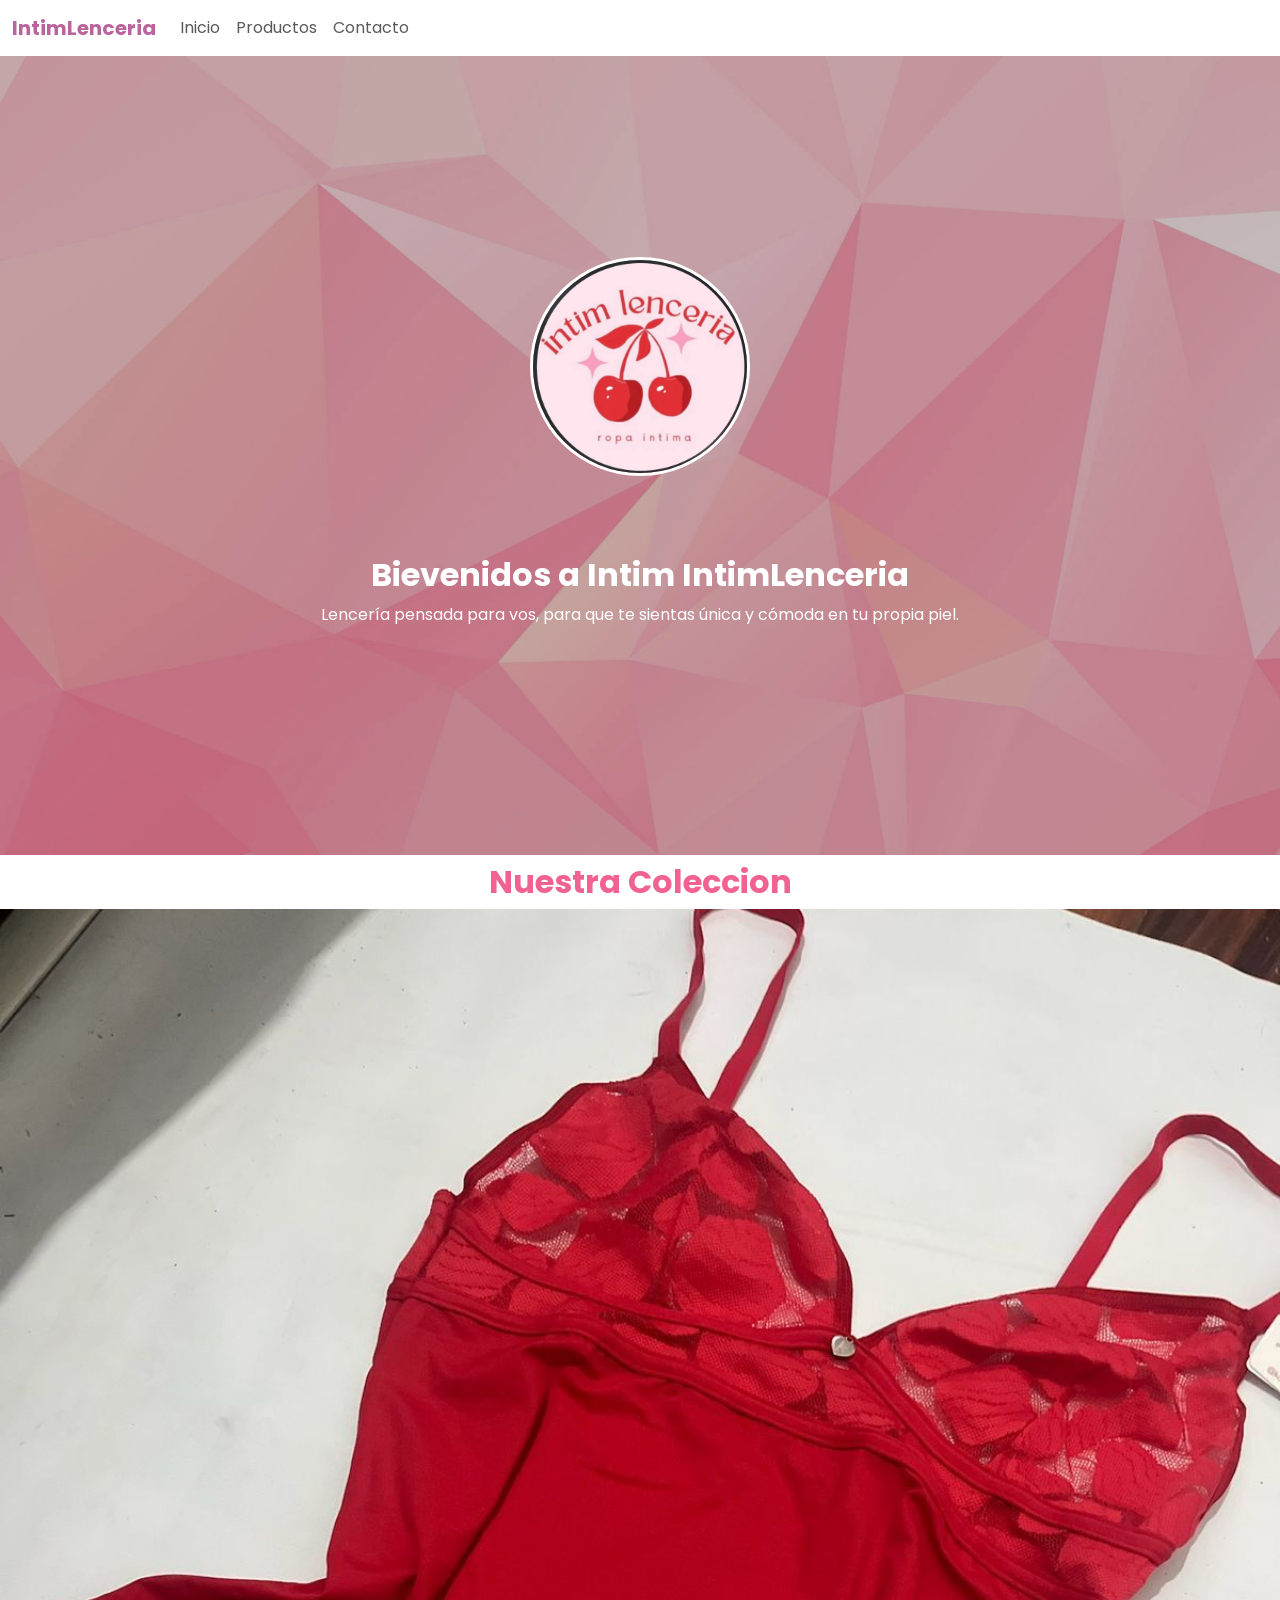
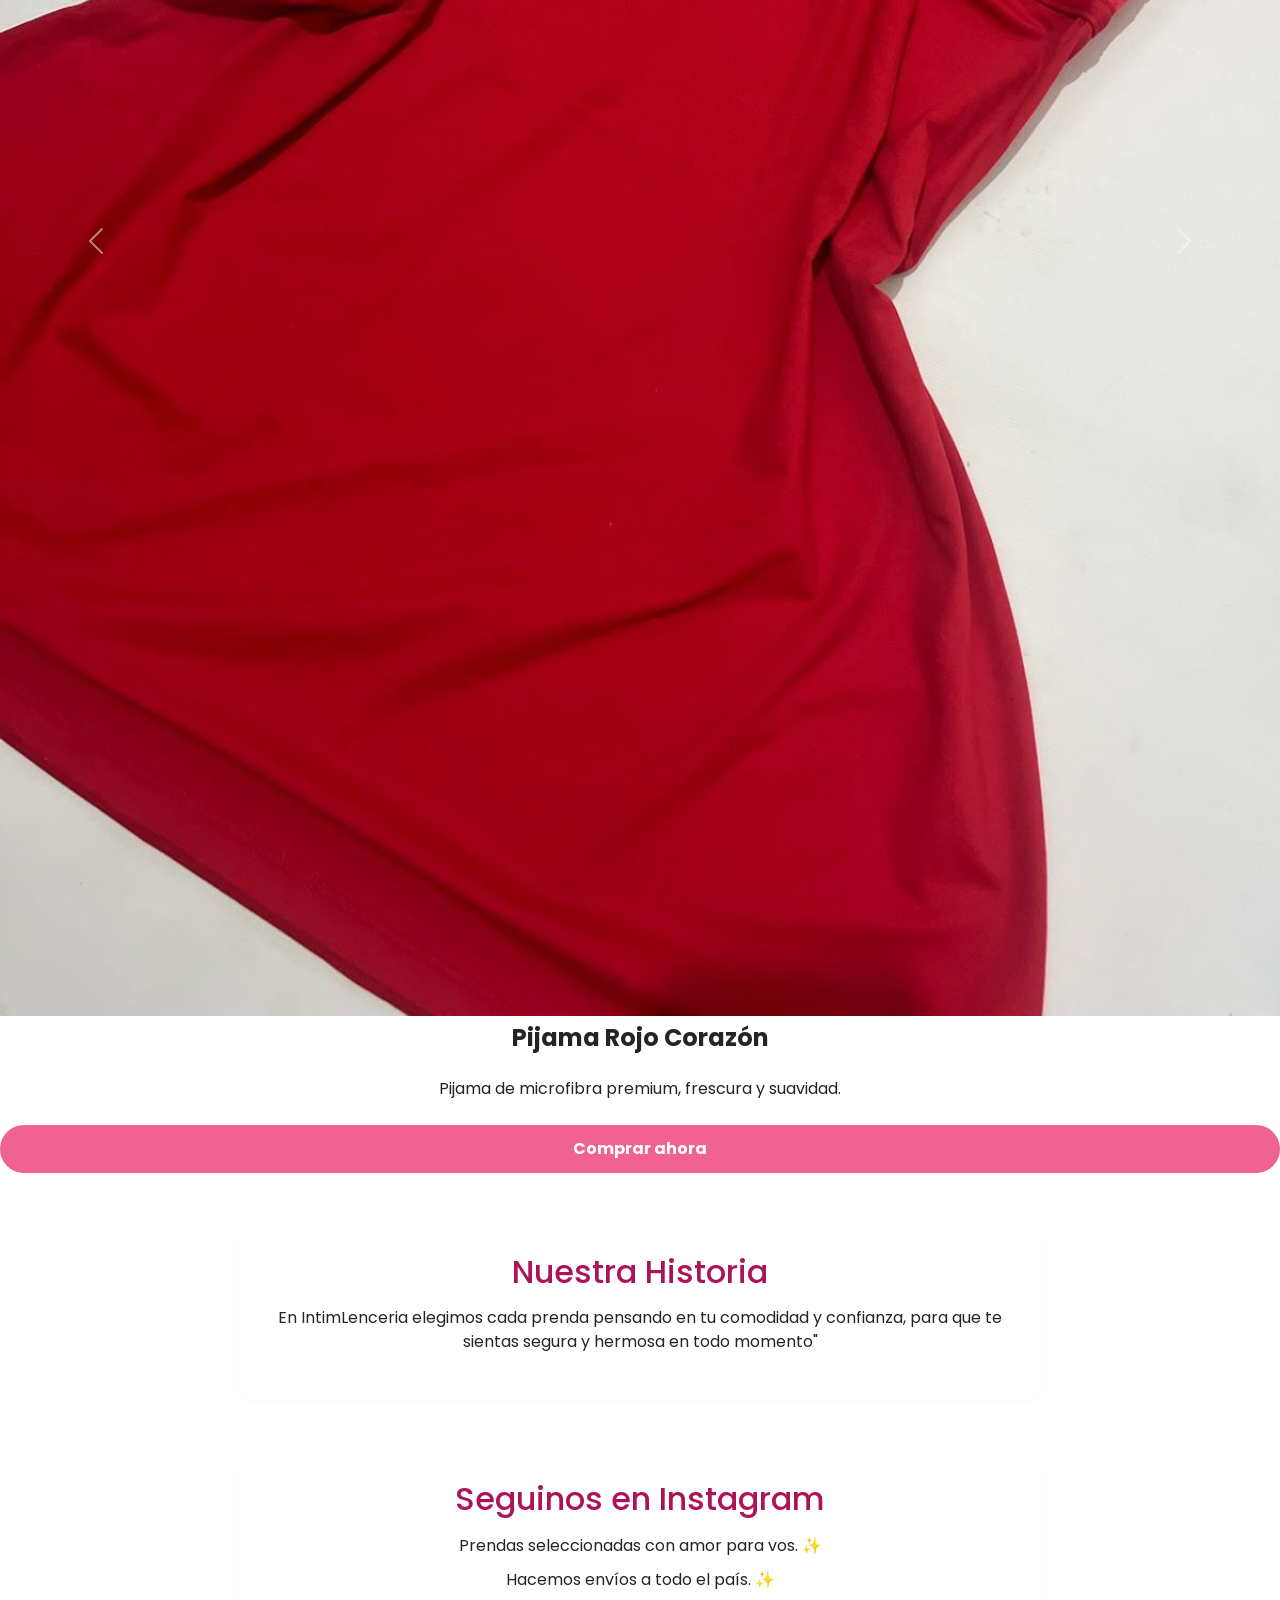
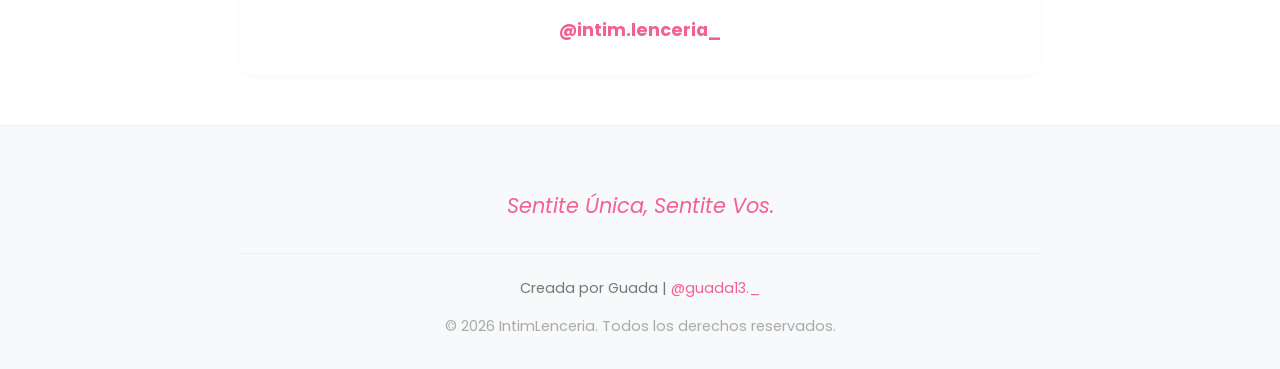
==== index.html @ ad41b92a "Agrego carpeta varias para organizar" ====
<!DOCTYPE html>
<html lang="en">

<head>
    <meta charset="UTF-8">
    <meta name="viewport" content="width=device-width, initial-scale=1.0">
    <title>IntimLenceria</title>
    <link href="https://cdn.jsdelivr.net/npm/bootstrap@5.3.8/dist/css/bootstrap.min.css" rel="stylesheet"
        integrity="sha384-sRIl4kxILFvY47J16cr9ZwB07vP4J8+LH7qKQnuqkuIAvNWLzeN8tE5YBujZqJLB" crossorigin="anonymous">
    <link rel="preconnect" href="https://fonts.googleapis.com">
    <link rel="preconnect" href="https://fonts.gstatic.com" crossorigin>
    <link
        href="https://fonts.googleapis.com/css2?family=Poppins:ital,wght@0,100;0,200;0,300;0,400;0,500;0,600;0,700;0,800;0,900;1,100;1,200;1,300;1,400;1,500;1,600;1,700;1,800;1,900&display=swap"
        rel="stylesheet">
    <link rel="stylesheet" href="./css/styles.css">
</head>

<body>
    <header class="indexHeader">
        <div class="oscurecer-fondo">
            
            <nav class="navbar navbar-expand-lg bg-white position-fixed w-100">
                <div class="container-fluid">
                    <a class="navbar-brand fw-bold colorPrimario" href="#">IntimLenceria</a>
                    <button class="navbar-toggler" type="button" data-bs-toggle="collapse"
                        data-bs-target="#navbarSupportedContent" aria-controls="navbarSupportedContent"
                        aria-expanded="false" aria-label="Toggle navigation">
                        <span class="navbar-toggler-icon"></span>
                    </button>
                    <div class="collapse navbar-collapse" id="navbarSupportedContent">
                        <ul class="navbar-nav me-auto mb-2 mb-lg-0">
                            <li class="nav-item">
                                <a class="nav-link" aria-current="page" href="#">Inicio</a>
                            </li>
                            <li class="nav-item">
                                <a class="nav-link" href="#Productos">Productos</a>
                            </li>
                            <li class="nav-item">
                                <a class="nav-link" href="#Contacto">Contacto</a>
                            </li>
                        </ul>
                    </div>
                </div>
            </nav>
            <section class="indexHeaderContenedor p-3">
                <img src="./img/logoIntim.jpg" alt="logotipo IntimLenceria" class="logo">
                <h2 class="text-white fw-bold text-center">Bievenidos a Intim IntimLenceria</h2>
                <p class="text-white text-center">Lencería pensada para vos, para que te sientas única y cómoda en tu
                    propia piel.
                </p>
            </section>
        </div>
    </header>

    <main>
        <h3 class="section-title m-2 fw-bold" id="Productos">Nuestra Coleccion</h3>
        <div id="carouselExample" class="carousel slide">
            <div class="carousel-inner">
                <div class="carousel-item active">
                    <img src="./img/PijamaRojo.jpg" class="d-block w-100" alt="pijama rojo">
                    <h4 class="fw-bold text-center p-2 ">Pijama Rojo Corazón</h4>
                    <p class="text-center p-2">Pijama de microfibra premium, frescura y suavidad.</p>
                    <button class="botonCompra">Comprar ahora</button>
                </div>
                <div class="carousel-item">
                    <img src="./img/conjuntoNegro.jpg" class="d-block w-100" alt="conjunto negro">
                    <h4 class="fw-bold text-center p-2">Conjunto Kenia Negro</h4>
                    <p class="text-center p-2">Encaje sofisticado de 2 piezas para una noche especial.</p>
                    <button class="botonCompra">Comprar ahora</button>
                </div>
                <div class="carousel-item">
                    <img src="./img/ConjuntoRojo.jpg" class="d-block w-100" alt="conjunto rojo">
                    <h4 class="fw-bold text-center p-2">Conjunto Rojo Corazón</h4>
                    <p class="text-center p-2">Diseño armado que realza tu figura con elegancia.</p>
                    <button class="botonCompra mb-2">Comprar ahora</button>
                </div>
            </div>
            <button class="carousel-control-prev" type="button" data-bs-target="#carouselExample" data-bs-slide="prev">
                <span class="carousel-control-prev-icon" aria-hidden="true"></span>
                <span class="visually-hidden">Previous</span>
            </button>
            <button class="carousel-control-next" type="button" data-bs-target="#carouselExample" data-bs-slide="next">
                <span class="carousel-control-next-icon" aria-hidden="true"></span>
                <span class="visually-hidden">Next</span>
            </button>
        </div>
    </main>
    <section class="text-section" id="Contacto">
        <h2>Nuestra Historia</h2>
        <p>En IntimLenceria elegimos cada prenda pensando en tu comodidad y confianza, para que te sientas segura y
            hermosa en todo momento"
        </p>
    </section>
    </section>

    <section class="instagram-section" id="instagram">
        <h2>Seguinos en Instagram</h2>
        <p>Prendas seleccionadas con amor para vos. ✨</p>
        <p>Hacemos envíos a todo el país. ✨</p>

        <a href="https://www.instagram.com/intim.lenceria_?igsh=MWo5c3pyd29xaDU1dw==" target="_blank"
            class="instagram-link">
            @intim.lenceria_
        </a>
    </section>

    <footer class="main-footer">
        <div class="footer-container">
            <p class="footer-phrase">Sentite Única, Sentite Vos.</p>


            <div class="footer-credits">
                <p>Creada por Guada |
                    <a href="https://www.instagram.com/guada13._?igsh=MW83b3o4MTAzeWlpNw=="
                        target="_blank">@guada13._</a>
                </p>
                <p class="copyright">&copy; 2026 IntimLenceria. Todos los derechos reservados.</p>
            </div>
        </div>
    </footer>
    <script src="https://cdn.jsdelivr.net/npm/bootstrap@5.3.8/dist/js/bootstrap.bundle.min.js"
        integrity="sha384-FKyoEForCGlyvwx9Hj09JcYn3nv7wiPVlz7YYwJrWVcXK/BmnVDxM+D2scQbITxI"
        crossorigin="anonymous"></script>
</body>

</html>
---- css/styles.css ----
@charset "UTF-8";
.backgroundHeaders, .indexHeader {
  background-repeat: no-repeat;
  background-size: cover;
  height: 95vh;
}

.d-flexBasico, .indexHeaderContenedor {
  display: flex;
  flex-direction: column;
  justify-content: center;
  height: 100vh;
}

.indexHeader {
  background-image: url(../img/indexHeaderBackground.jpg);
  position: relative;
}

.oscurecer-fondo {
  position: absolute;
  width: 100%;
  height: 100%;
  background-color: rgba(0, 0, 0, 0.229);
}

.logo {
  max-width: 220px;
  border-radius: 50%;
  margin-bottom: 5rem;
  border: 3px solid WHITE;
  margin-left: auto;
  margin-right: auto;
}

.colorPrimario {
  color: rgb(240, 98, 146);
}

.botonCompra {
  background-color: rgb(240, 98, 146);
  color: white;
  font-weight: bold;
  width: 100%;
  border-radius: 25px;
  padding: 12px 25px;
  border-width: medium;
  border-style: none;
  border-color: currentcolor;
}

.main-footer {
  background-color: rgb(248, 249, 250);
  color: rgb(51, 51, 51);
  text-align: center;
  margin-top: 50px;
  padding: 4rem 1rem 16px;
  border-top: 1px solid rgb(238, 238, 238);
}

.footer-container {
  max-width: 800px;
  margin: 0px auto;
}

.footer-phrase {
  font-size: 1.3rem;
  font-style: italic;
  margin-bottom: 2rem;
  color: #f06292;
}

.footer-social {
  background-color: #ffffff; /* Fondo blanco puro */
  border-radius: 12px;
  padding: 2rem;
  max-width: 500px;
  margin: 0 auto 3rem; /* Centra y da margen abajo */
  box-shadow: 0 4px 6px rgba(0, 0, 0, 0.02);
}

.footer-social p {
  font-size: 1.1rem;
  margin-bottom: 1rem;
  color: #555;
}

.instagram-link {
  color: #f06292; /* Rosa de la marca */
  font-weight: bold;
  font-size: 1.2rem;
  text-decoration: none;
  border-bottom: 2px solid transparent; /* Preparación para el hover */
  transition: all 0.3s ease;
}

.instagram-link:hover {
  border-bottom: 2px solid #f06292; /* Línea rosa inferior elegante al pasar el mouse */
  color: #d81b60; /* Rosa más oscuro al pasar el ratón */
}

.footer-credits {
  font-size: 0.9rem;
  border-top: 1px solid #eee;
  padding-top: 1.5rem;
  color: #777;
}

.footer-credits a {
  color: #f06292;
  text-decoration: none;
}

.copyright {
  margin-top: 10px;
  color: #aaa;
}

.section-title {
  text-align: center;
  font-size: 2rem;
  margin-bottom: 30px;
  color: rgb(240, 98, 146);
}

* {
  font-family: "Poppins", sans-serif !important;
}

.colorPrimario {
  color: rgb(185, 100, 157);
}

.instagram-section {
  max-width: 800px;
  margin: 50px auto;
  /* Margin externo (Box Model) para separar */
  padding: 30px;
  /* Padding interno (Box Model) para dar aire */
  background-color: white;
  /* Fondo blanco */
  border-radius: 15px;
  text-align: center;
  box-shadow: 0 4px 6px rgba(0, 0, 0, 0.02);
}
.instagram-section h2 {
  color: #ad1457;
  /* Tu color rosa oscuro */
  margin-bottom: 15px;
  /* Separación debajo del título (Margin - Box Model) */
}
.instagram-section p {
  margin-bottom: 10px;
  /* Separación entre párrafos (Margin - Box Model) */
}

/* Estilos para el enlace sencillo */
.instagram-link {
  display: inline-block;
  color: #f06292;
  /* Tu color rosa fuerte */
  font-weight: bold;
  font-size: 1.1rem;
  text-decoration: none;
  margin-top: 15px;
  transition: 0.3s;
}

.instagram-link:hover {
  color: #d81b60;
  /* Rosa más oscuro al pasar el mouse */
  text-decoration: underline;
  /* Subrayado elegante */
}

.text-section {
  max-width: 800px;
  margin: 50px auto;
  padding: 30px;
  background-color: white;
  border-radius: 15px;
  text-align: center;
  box-shadow: 0 4px 6px rgba(0, 0, 0, 0.02);
}
.text-section h2 {
  color: #ad1457;
  margin-bottom: 15px;
}

/*# sourceMappingURL=styles.css.map */
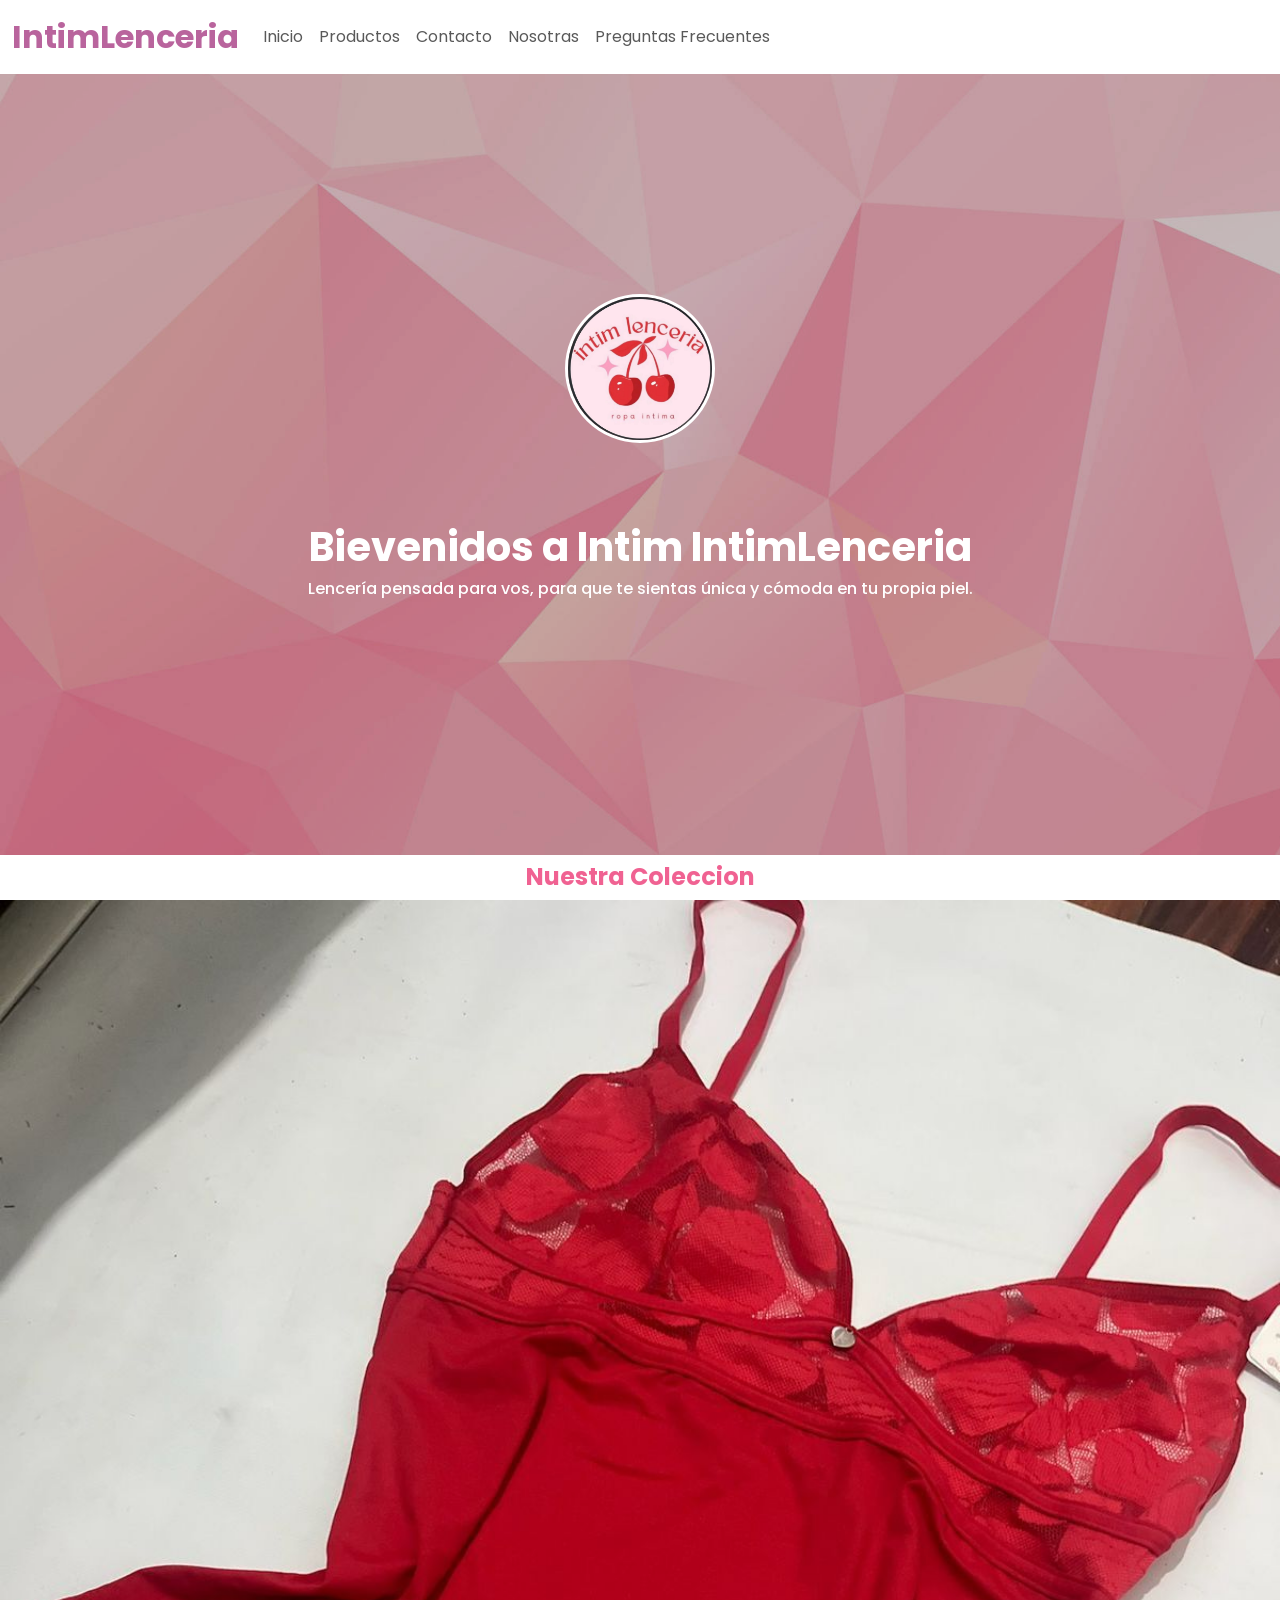
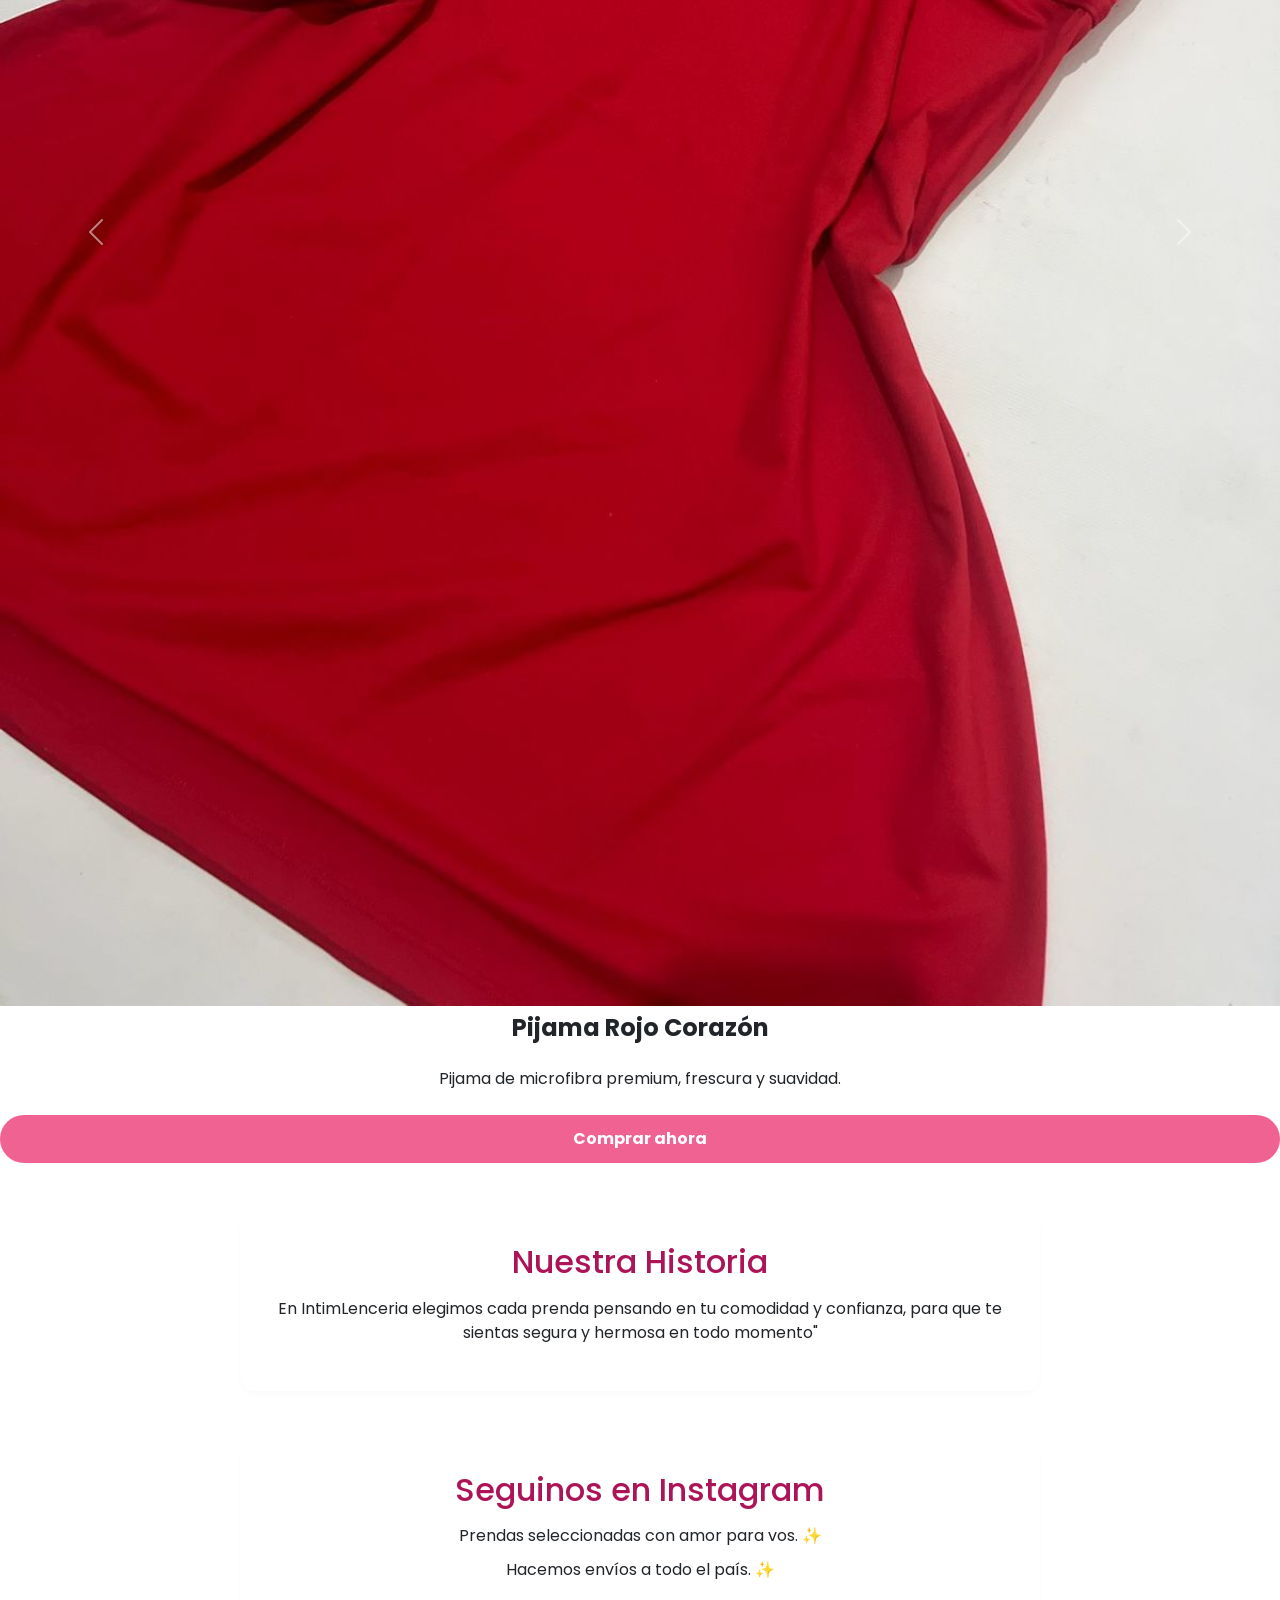
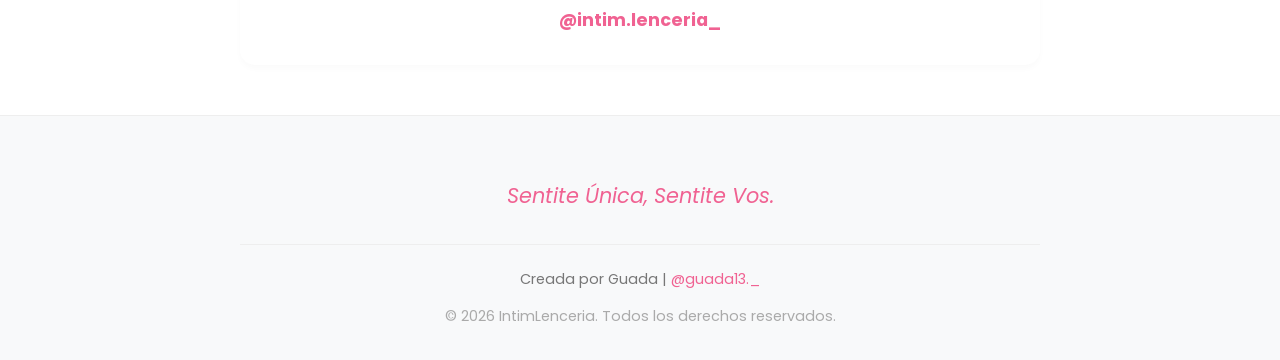
==== commit b5c18775: "carpetas nuevas" ====
--- a/index.html
+++ b/index.html
@@ -19,9 +19,9 @@
     <header class="indexHeader">
         <div class="oscurecer-fondo">
             
-            <nav class="navbar navbar-expand-lg bg-white position-fixed w-100">
+            <nav class="navbar navbar-expand-lg bg-white position-fixed w-100 z-3">
                 <div class="container-fluid">
-                    <a class="navbar-brand fw-bold colorPrimario" href="#">IntimLenceria</a>
+                    <a class="navbar-brand fw-bold colorPrimario fs-2" href="#">IntimLenceria</a>
                     <button class="navbar-toggler" type="button" data-bs-toggle="collapse"
                         data-bs-target="#navbarSupportedContent" aria-controls="navbarSupportedContent"
                         aria-expanded="false" aria-label="Toggle navigation">
@@ -33,10 +33,16 @@
                                 <a class="nav-link" aria-current="page" href="#">Inicio</a>
                             </li>
                             <li class="nav-item">
-                                <a class="nav-link" href="#Productos">Productos</a>
+                                <a class="nav-link" href="./productos.html">Productos</a>
                             </li>
                             <li class="nav-item">
-                                <a class="nav-link" href="#Contacto">Contacto</a>
+                                <a class="nav-link" href="./contacto.html">Contacto</a>
+                            </li>
+                            <li class="nav-item">
+                                <a class="nav-link" href="./nosotras.html">Nosotras</a>
+                            </li>
+                            <li class="nav-item">
+                                <a class="nav-link" href="./preguntas.html">Preguntas Frecuentes</a>
                             </li>
                         </ul>
                     </div>
@@ -44,10 +50,10 @@
             </nav>
             <section class="indexHeaderContenedor p-3">
                 <img src="./img/logoIntim.jpg" alt="logotipo IntimLenceria" class="logo">
-                <h2 class="text-white fw-bold text-center">Bievenidos a Intim IntimLenceria</h2>
-                <p class="text-white text-center">Lencería pensada para vos, para que te sientas única y cómoda en tu
+                <h2 class="text-white fw-bold text-center fs-1">Bievenidos a Intim IntimLenceria</h2>
+                <h1 class="text-white text-center fs-6">Lencería pensada para vos, para que te sientas única y cómoda en tu
                     propia piel.
-                </p>
+                </h1>
             </section>
         </div>
     </header>
--- a/css/styles.css
+++ b/css/styles.css
@@ -25,7 +25,7 @@
 }
 
 .logo {
-  max-width: 220px;
+  max-width: 150px;
   border-radius: 50%;
   margin-bottom: 5rem;
   border: 3px solid WHITE;
@@ -118,7 +118,7 @@
 
 .section-title {
   text-align: center;
-  font-size: 2rem;
+  font-size: 1.5rem;
   margin-bottom: 30px;
   color: rgb(240, 98, 146);
 }
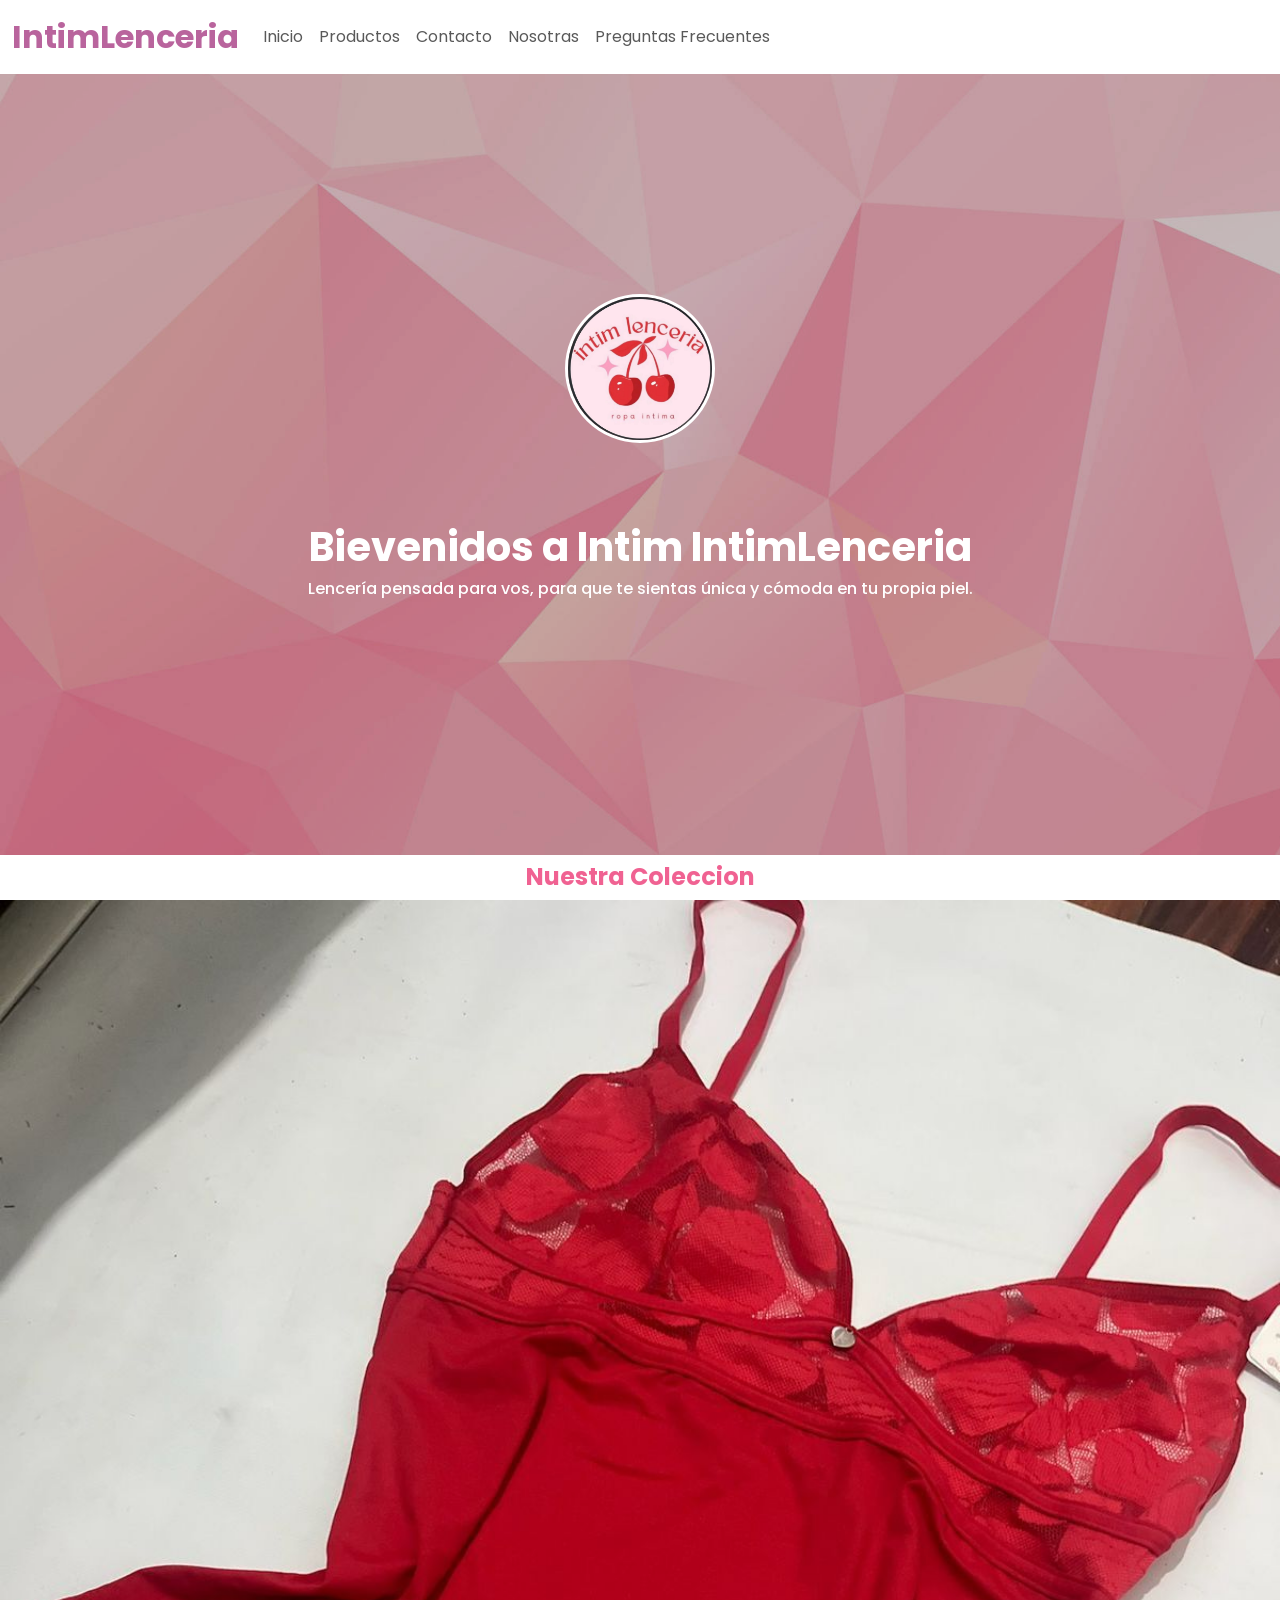
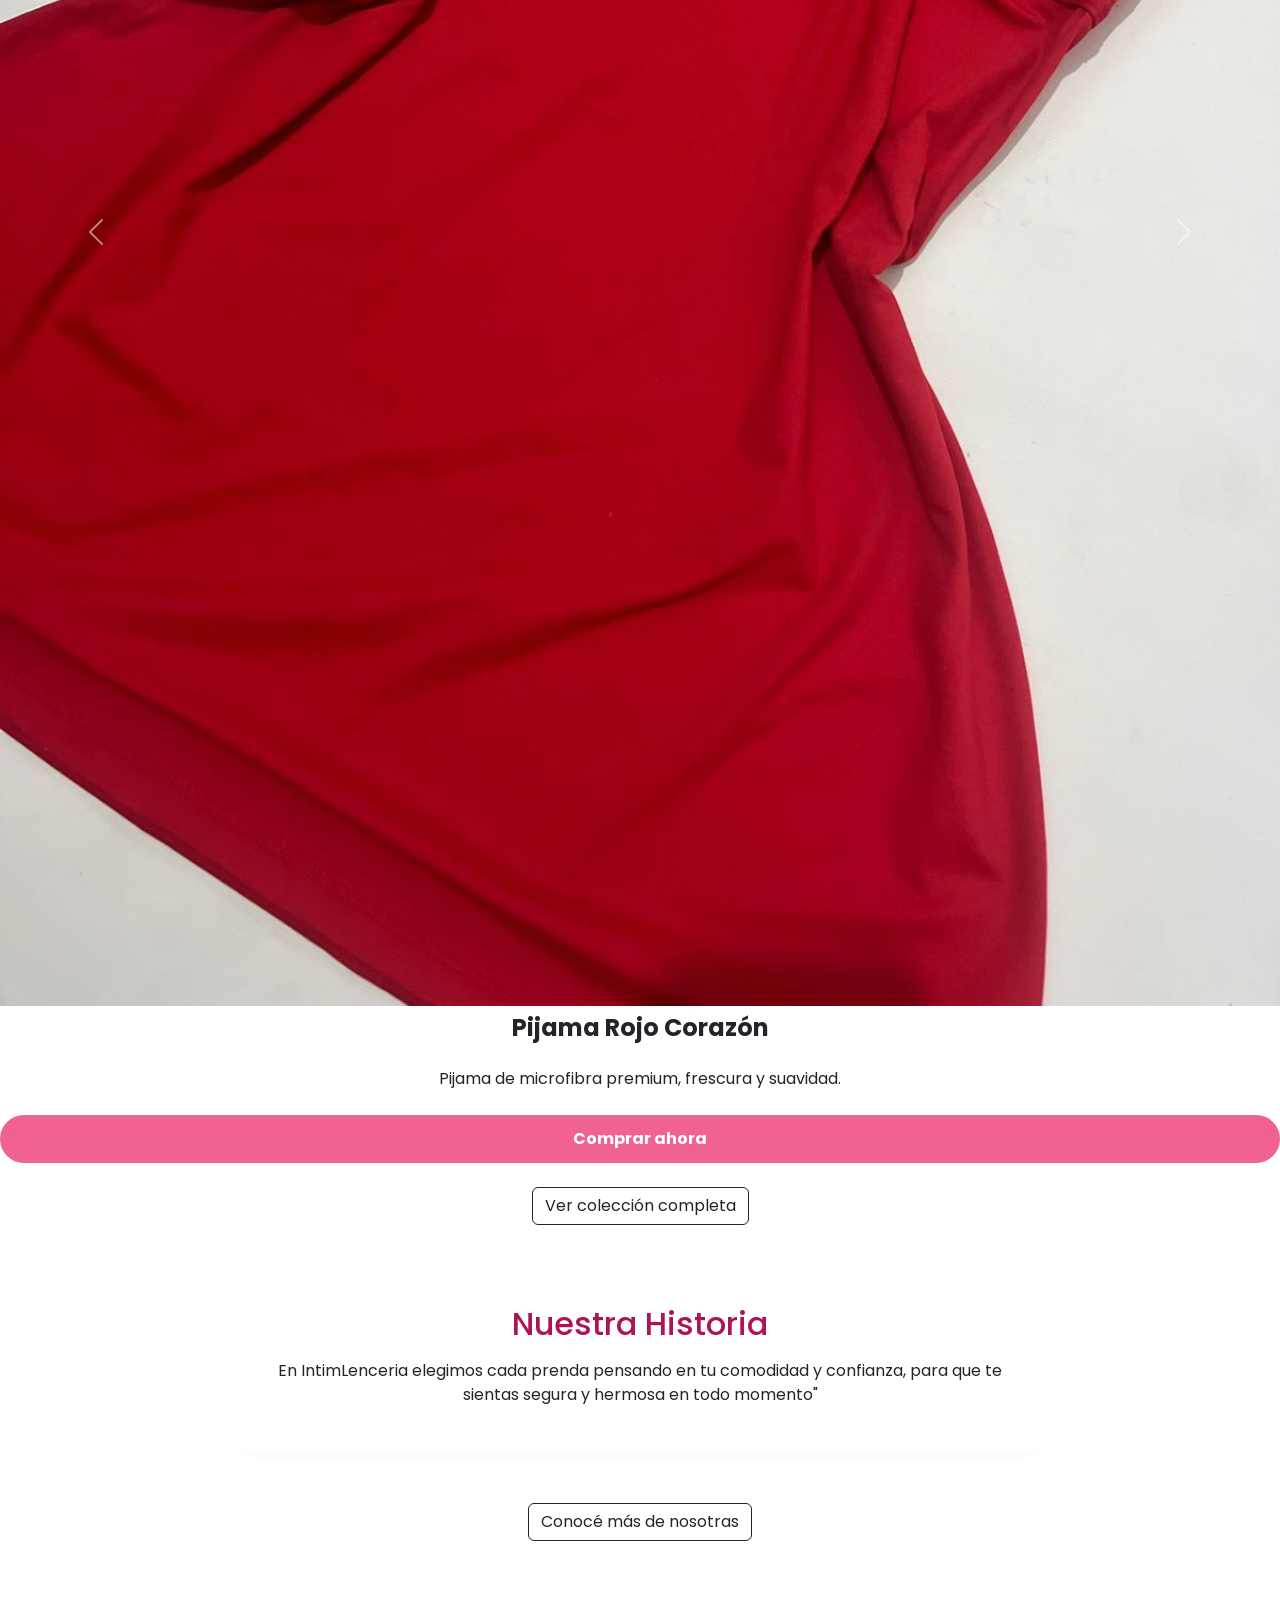
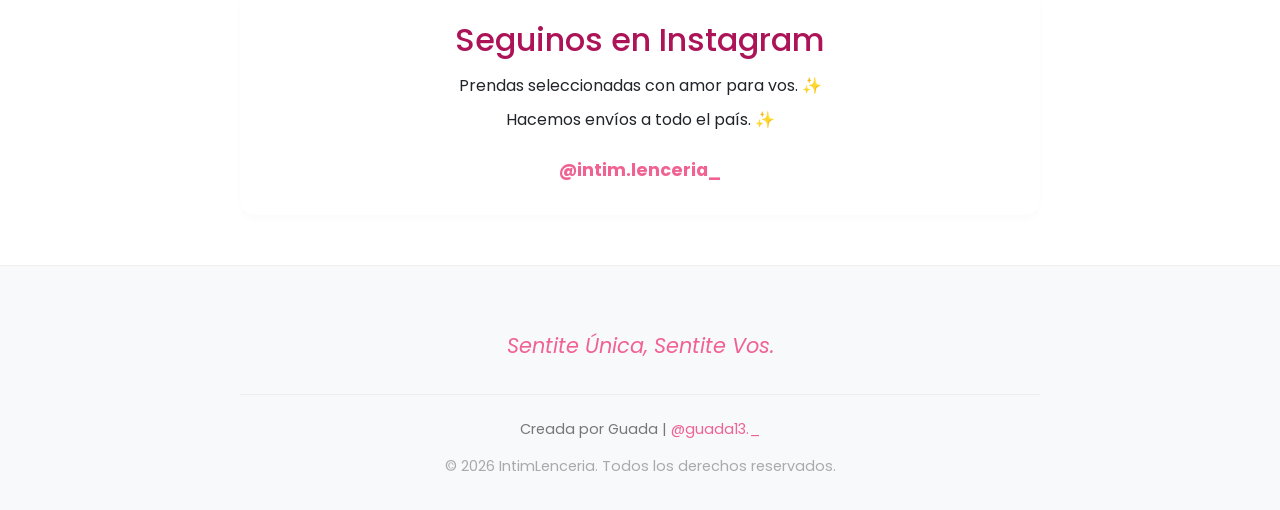
==== commit b3e2af80: "nuevas modificaciones generales" ====
--- a/index.html
+++ b/index.html
@@ -33,16 +33,16 @@
                                 <a class="nav-link" aria-current="page" href="#">Inicio</a>
                             </li>
                             <li class="nav-item">
-                                <a class="nav-link" href="./productos.html">Productos</a>
+                                <a class="nav-link" href="./productos.html" target="_blank">Productos</a>
                             </li>
                             <li class="nav-item">
-                                <a class="nav-link" href="./contacto.html">Contacto</a>
+                                <a class="nav-link" href="./contacto.html" target="_blank">Contacto</a>
                             </li>
                             <li class="nav-item">
-                                <a class="nav-link" href="./nosotras.html">Nosotras</a>
+                                <a class="nav-link" href="./nosotras.html" target="_blank">Nosotras</a>
                             </li>
                             <li class="nav-item">
-                                <a class="nav-link" href="./preguntas.html">Preguntas Frecuentes</a>
+                                <a class="nav-link" href="./preguntas.html" target="_blank">Preguntas Frecuentes</a>
                             </li>
                         </ul>
                     </div>
@@ -90,6 +90,11 @@
                 <span class="visually-hidden">Next</span>
             </button>
         </div>
+        <div class="text-center my-4">
+    <a href="productos.html" target="_blank">
+        <button class="btn btn-outline-dark">Ver colección completa</button>
+    </a>
+</div>
     </main>
     <section class="text-section" id="Contacto">
         <h2>Nuestra Historia</h2>
@@ -98,13 +103,17 @@
         </p>
     </section>
     </section>
-
+<div class="text-center my-4">
+    <a href="nosotras.html">
+        <button class="btn btn-outline-dark">Conocé más de nosotras</button>
+    </a>
+</div>
     <section class="instagram-section" id="instagram">
         <h2>Seguinos en Instagram</h2>
         <p>Prendas seleccionadas con amor para vos. ✨</p>
         <p>Hacemos envíos a todo el país. ✨</p>
 
-        <a href="https://www.instagram.com/intim.lenceria_?igsh=MWo5c3pyd29xaDU1dw==" target="_blank"
+        <a href="https://www.instagram.com/intim.home?igsh=MWo5c3pyd29xaDU1dw%3D%3D" target="_blank"
             class="instagram-link">
             @intim.lenceria_
         </a>
--- a/css/styles.css
+++ b/css/styles.css
@@ -71,11 +71,13 @@
 }
 
 .footer-social {
-  background-color: #ffffff; /* Fondo blanco puro */
+  background-color: #ffffff;
+  /* Fondo blanco puro */
   border-radius: 12px;
   padding: 2rem;
   max-width: 500px;
-  margin: 0 auto 3rem; /* Centra y da margen abajo */
+  margin: 0 auto 3rem;
+  /* Centra y da margen abajo */
   box-shadow: 0 4px 6px rgba(0, 0, 0, 0.02);
 }
 
@@ -86,17 +88,21 @@
 }
 
 .instagram-link {
-  color: #f06292; /* Rosa de la marca */
+  color: #f06292;
+  /* Rosa de la marca */
   font-weight: bold;
   font-size: 1.2rem;
   text-decoration: none;
-  border-bottom: 2px solid transparent; /* Preparación para el hover */
+  border-bottom: 2px solid transparent;
+  /* Preparación para el hover */
   transition: all 0.3s ease;
 }
 
 .instagram-link:hover {
-  border-bottom: 2px solid #f06292; /* Línea rosa inferior elegante al pasar el mouse */
-  color: #d81b60; /* Rosa más oscuro al pasar el ratón */
+  border-bottom: 2px solid #f06292;
+  /* Línea rosa inferior elegante al pasar el mouse */
+  color: #d81b60;
+  /* Rosa más oscuro al pasar el ratón */
 }
 
 .footer-credits {
@@ -105,7 +111,6 @@
   padding-top: 1.5rem;
   color: #777;
 }
-
 .footer-credits a {
   color: #f06292;
   text-decoration: none;
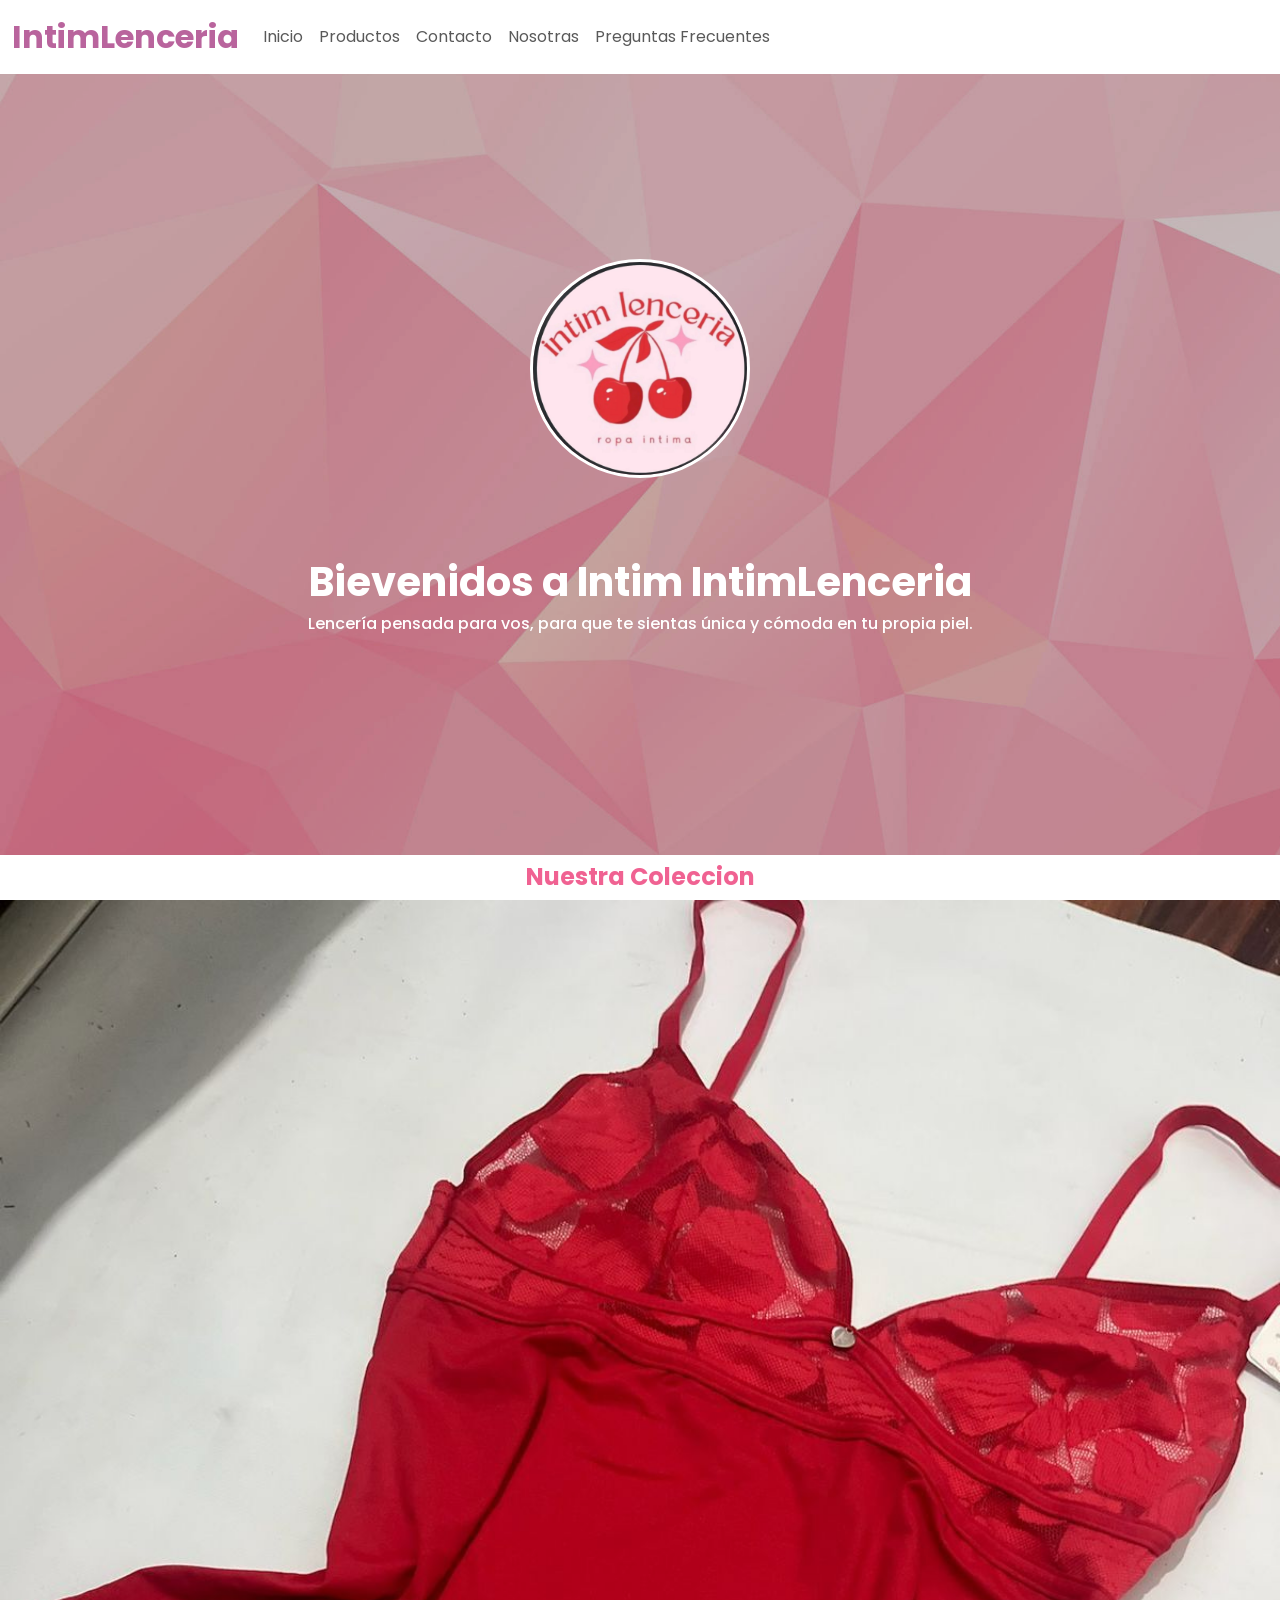
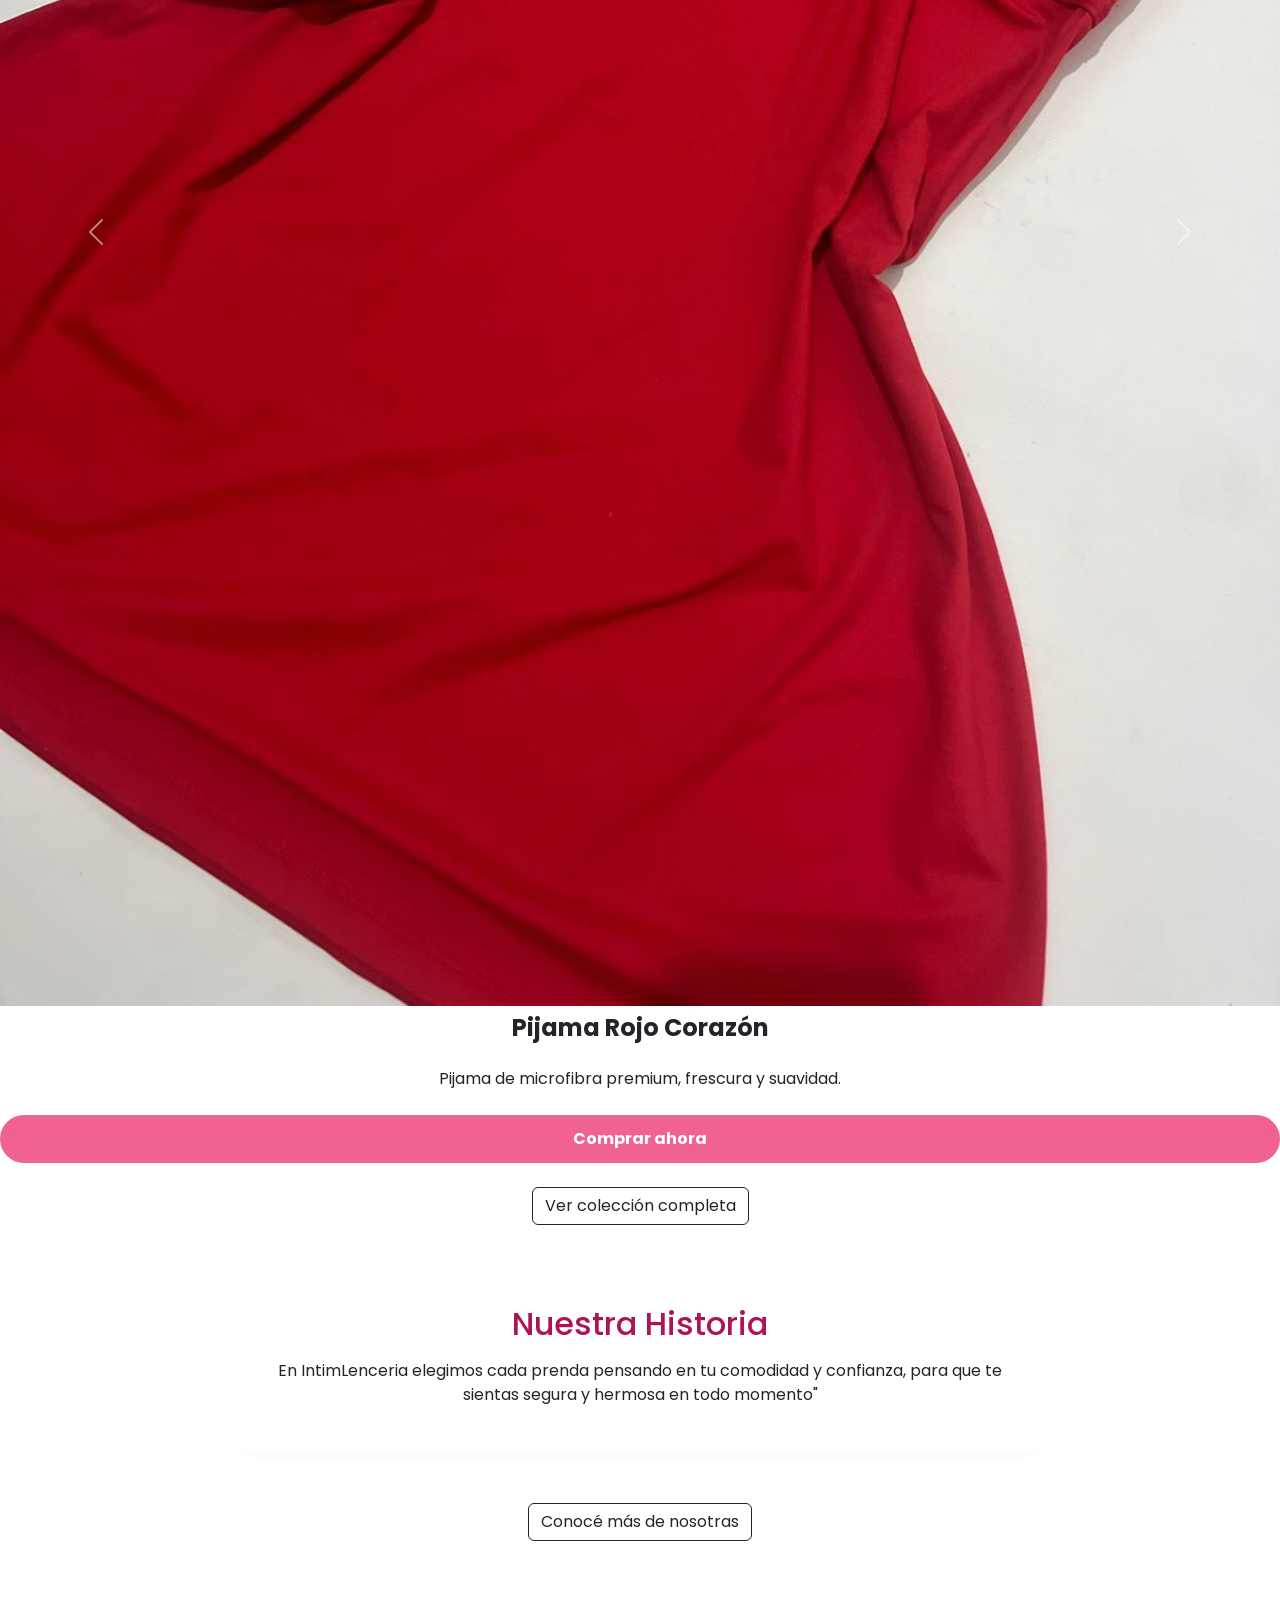
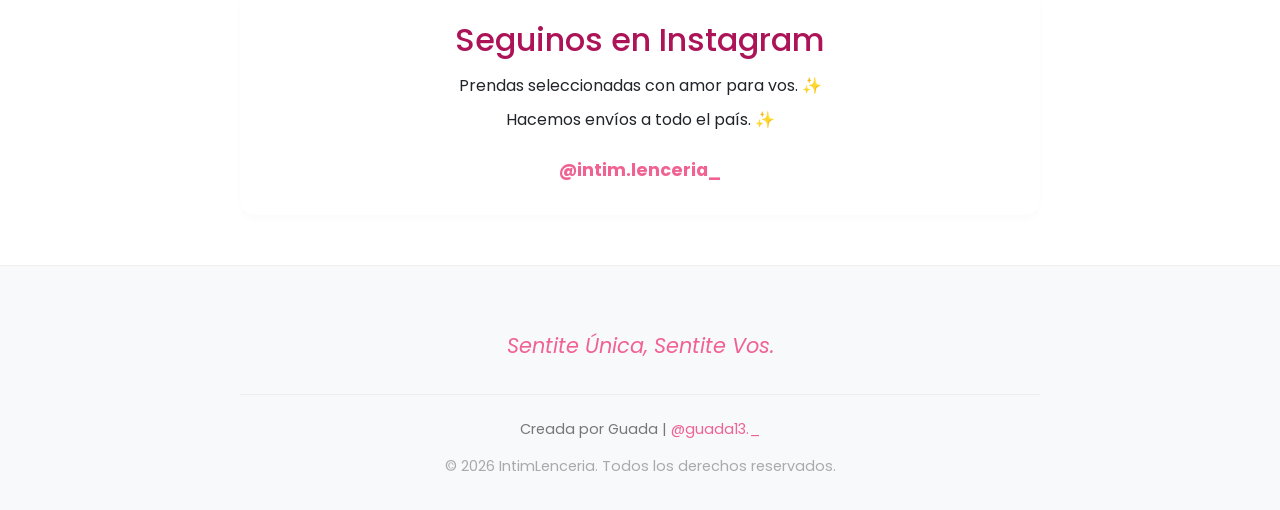
==== commit 25320384: "agregue animaciones a las imagenes del catalogo" ====
--- a/index.html
+++ b/index.html
@@ -63,7 +63,7 @@
         <div id="carouselExample" class="carousel slide">
             <div class="carousel-inner">
                 <div class="carousel-item active">
-                    <img src="./img/PijamaRojo.jpg" class="d-block w-100" alt="pijama rojo">
+                    <img src="./img/PijamaRojo.jpg" class="d-block w-100 animacionImagenes" alt="pijama rojo">
                     <h4 class="fw-bold text-center p-2 ">Pijama Rojo Corazón</h4>
                     <p class="text-center p-2">Pijama de microfibra premium, frescura y suavidad.</p>
                     <button class="botonCompra">Comprar ahora</button>
--- a/css/styles.css
+++ b/css/styles.css
@@ -12,6 +12,10 @@
   height: 100vh;
 }
 
+.imagenAnimacion, .animacionImagenes {
+  transition: 0.4s;
+}
+
 .indexHeader {
   background-image: url(../img/indexHeaderBackground.jpg);
   position: relative;
@@ -25,7 +29,7 @@
 }
 
 .logo {
-  max-width: 150px;
+  max-width: 220px;
   border-radius: 50%;
   margin-bottom: 5rem;
   border: 3px solid WHITE;
@@ -80,7 +84,6 @@
   /* Centra y da margen abajo */
   box-shadow: 0 4px 6px rgba(0, 0, 0, 0.02);
 }
-
 .footer-social p {
   font-size: 1.1rem;
   margin-bottom: 1rem;
@@ -126,6 +129,10 @@
   font-size: 1.5rem;
   margin-bottom: 30px;
   color: rgb(240, 98, 146);
+}
+
+.animacionImagenes:hover {
+  transform: translateY(-8px) scale(1.02);
 }
 
 * {
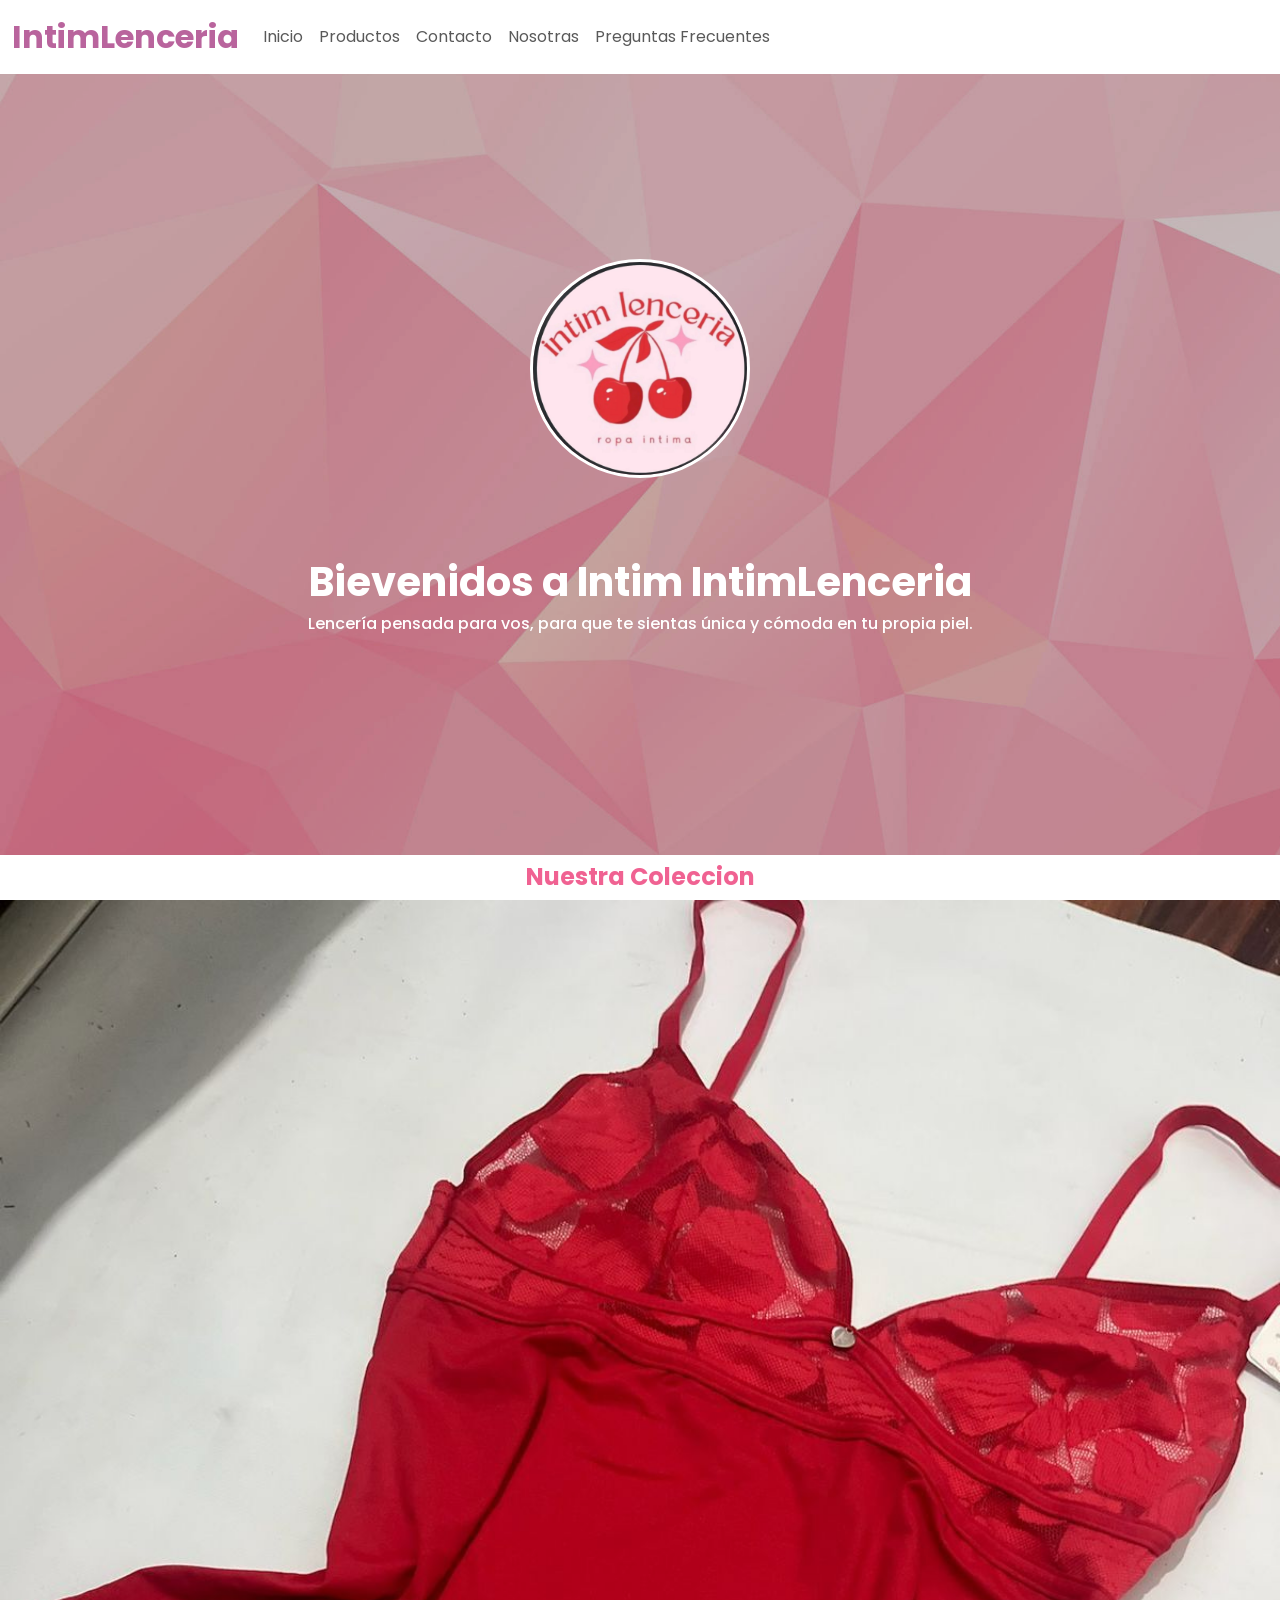
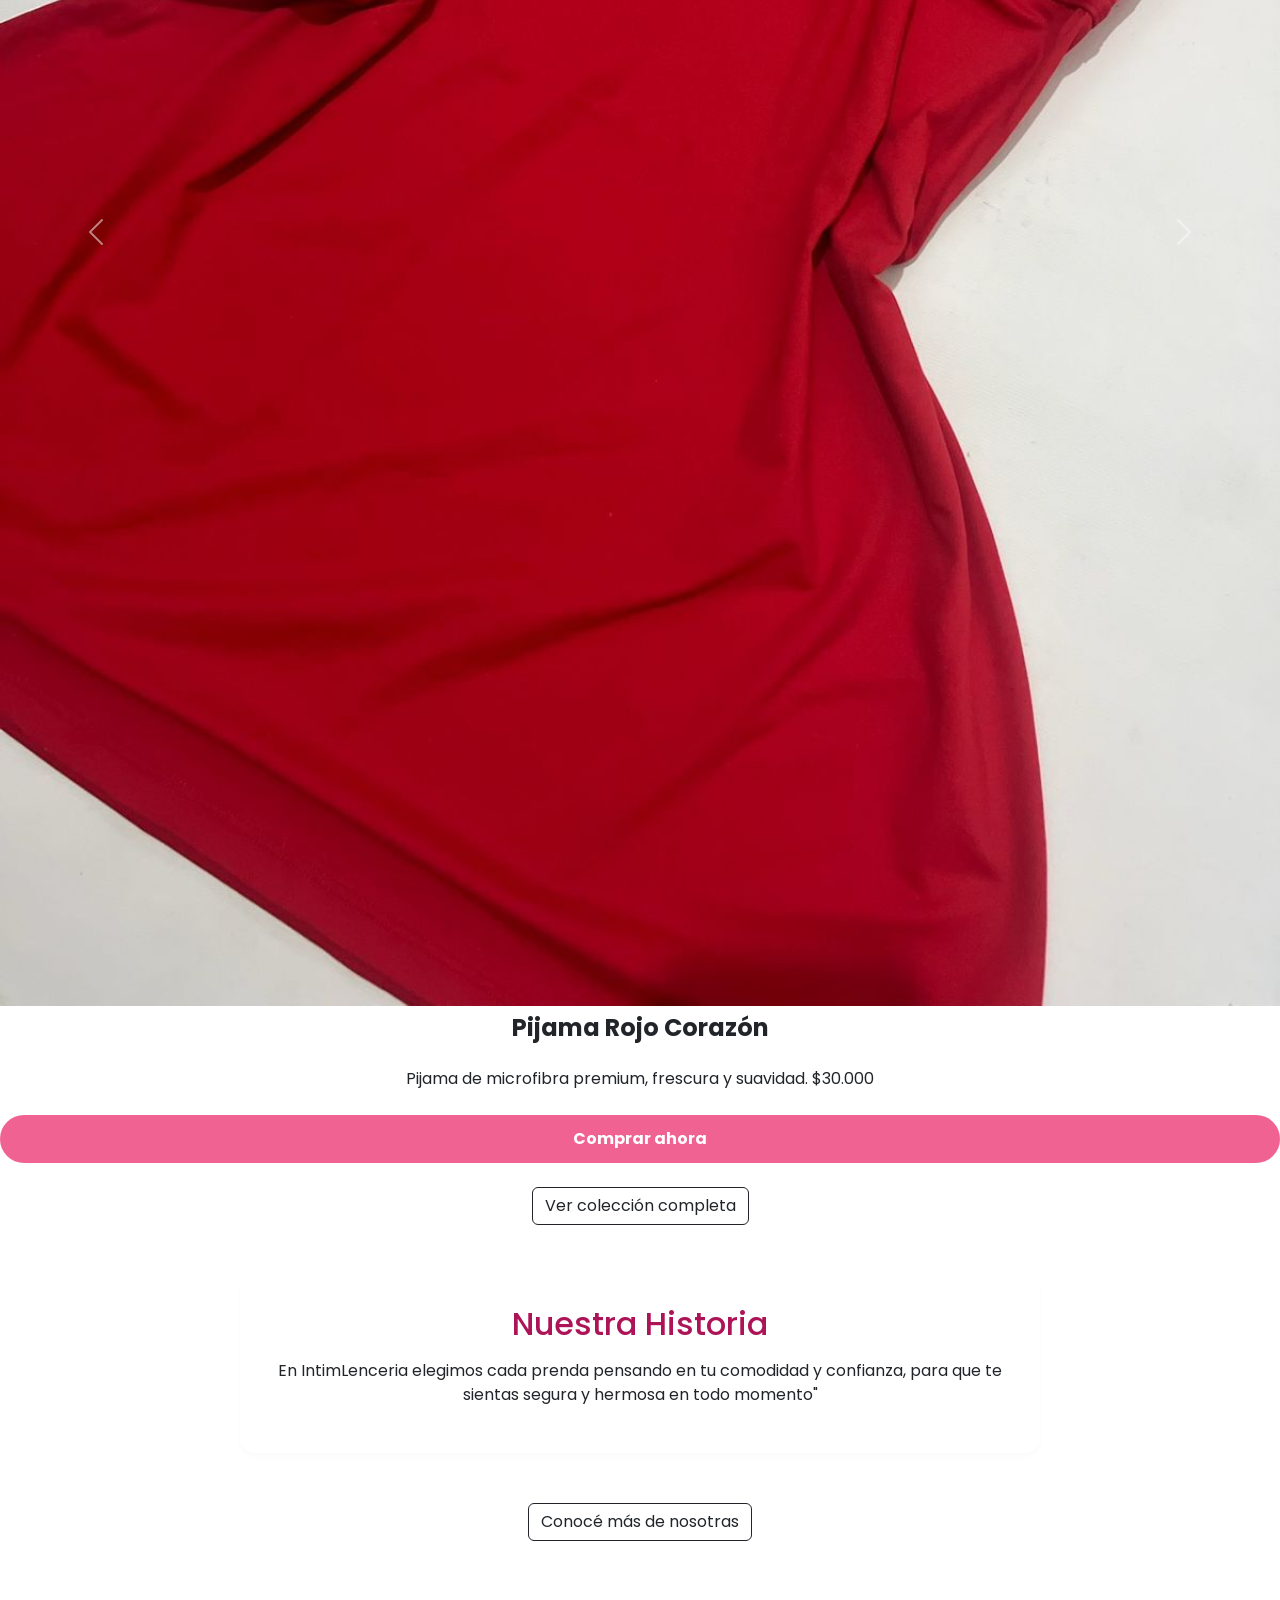
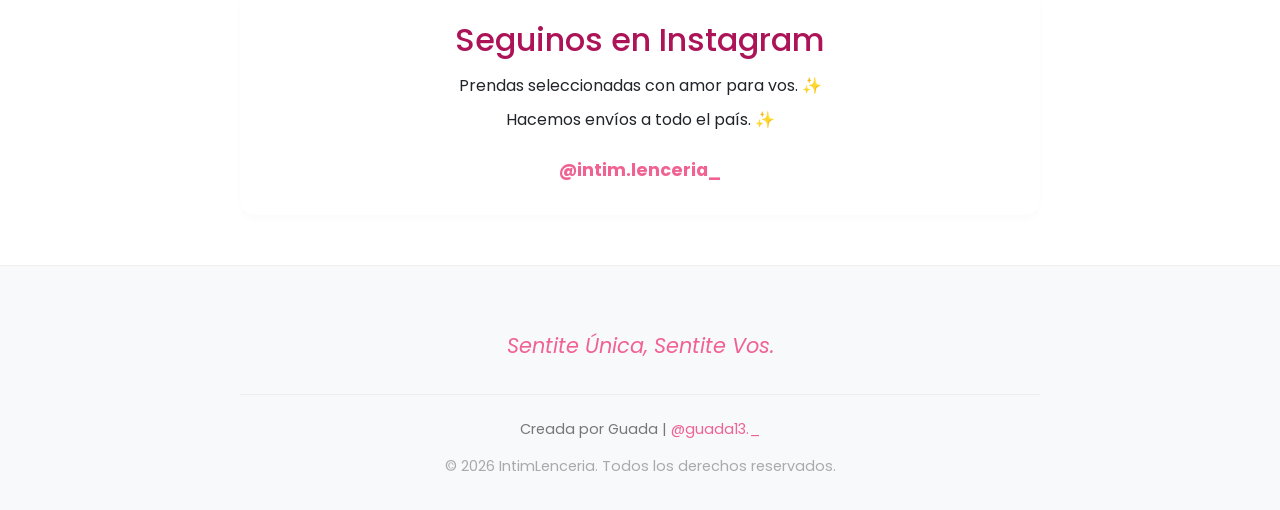
==== commit 61457918: "cambios detalles" ====
--- a/index.html
+++ b/index.html
@@ -63,9 +63,11 @@
         <div id="carouselExample" class="carousel slide">
             <div class="carousel-inner">
                 <div class="carousel-item active">
-                    <img src="./img/PijamaRojo.jpg" class="d-block w-100 animacionImagenes" alt="pijama rojo">
+                    <img src="./img/PijamaRojo.jpg" class="d-block w-100 " alt="pijama rojo">
                     <h4 class="fw-bold text-center p-2 ">Pijama Rojo Corazón</h4>
-                    <p class="text-center p-2">Pijama de microfibra premium, frescura y suavidad.</p>
+                    <p class="text-center p-2">Pijama de microfibra premium, frescura y suavidad.
+                        <span>$30.000</span>
+                    </p>
                     <button class="botonCompra">Comprar ahora</button>
                 </div>
                 <div class="carousel-item">
--- a/css/styles.css
+++ b/css/styles.css
@@ -134,6 +134,9 @@
 .animacionImagenes:hover {
   transform: translateY(-8px) scale(1.02);
 }
+.animacionImagenes {
+  object-fit: cover;
+}
 
 * {
   font-family: "Poppins", sans-serif !important;
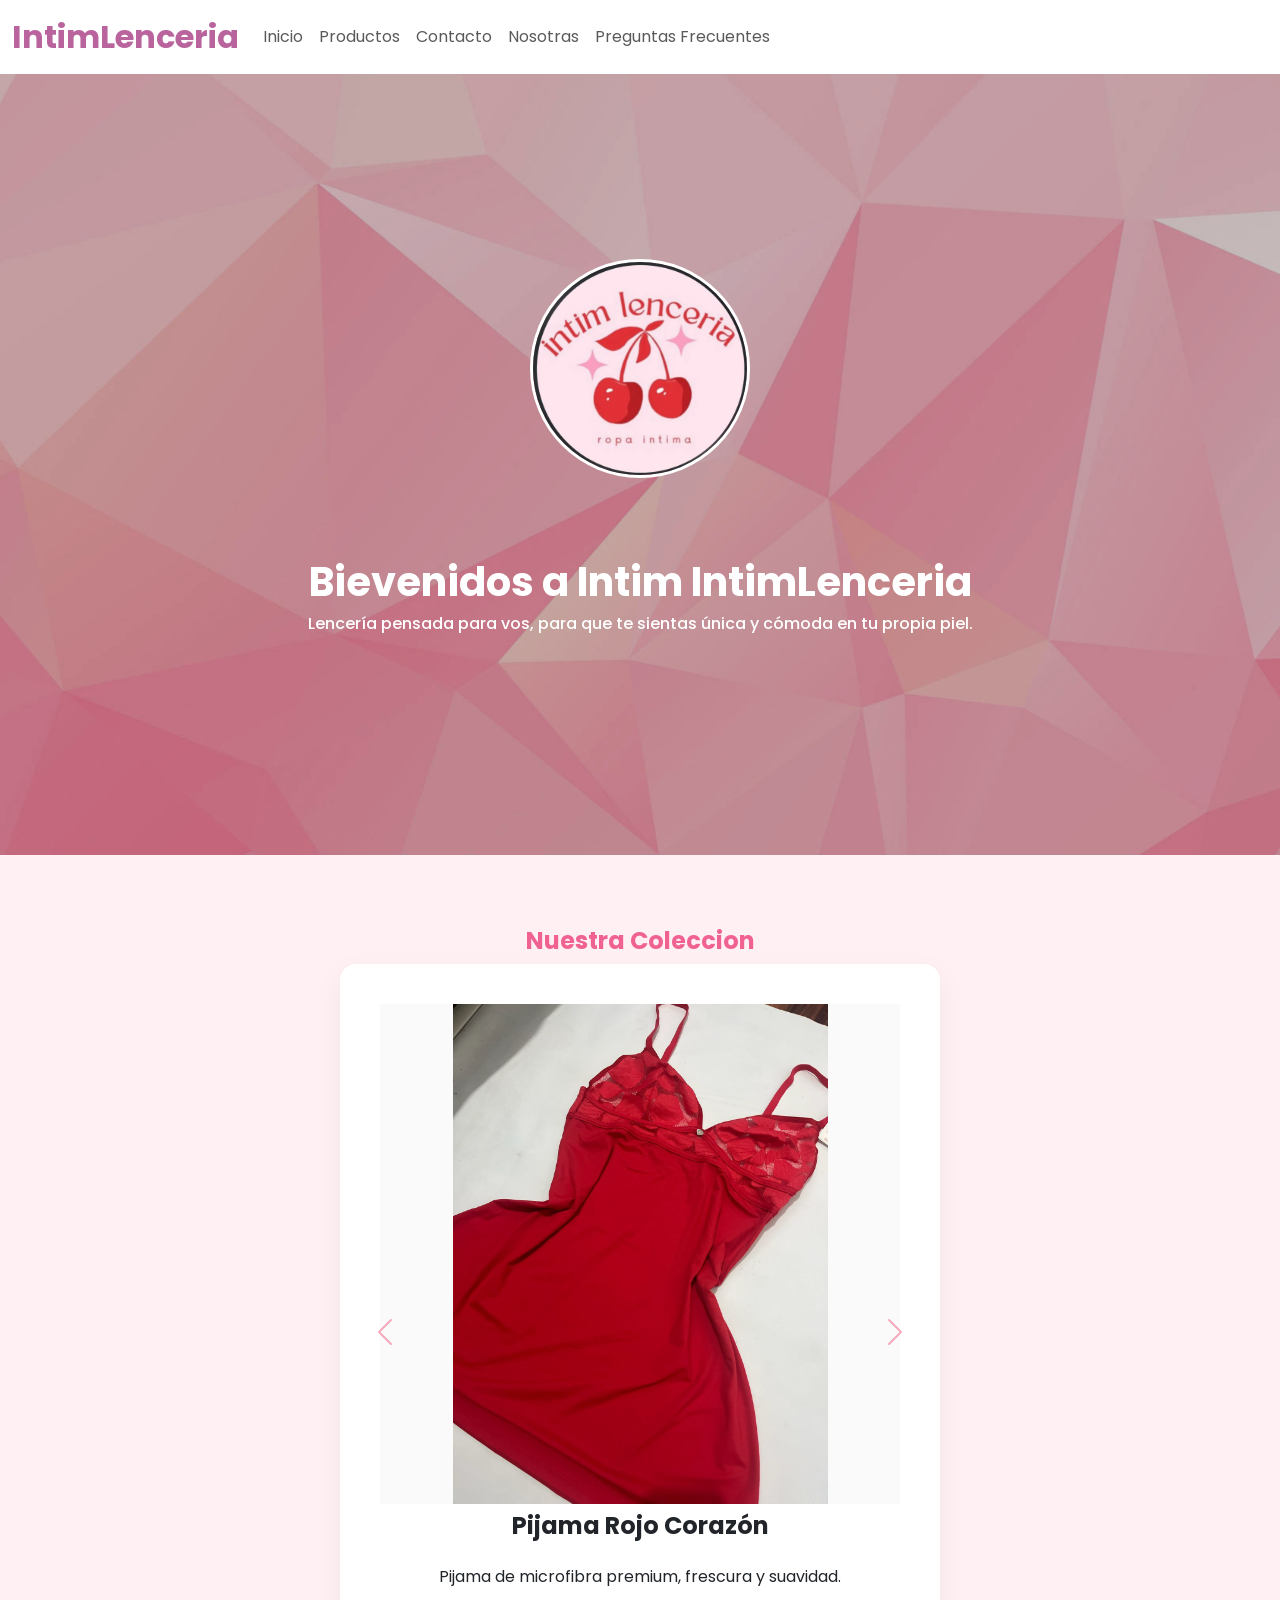
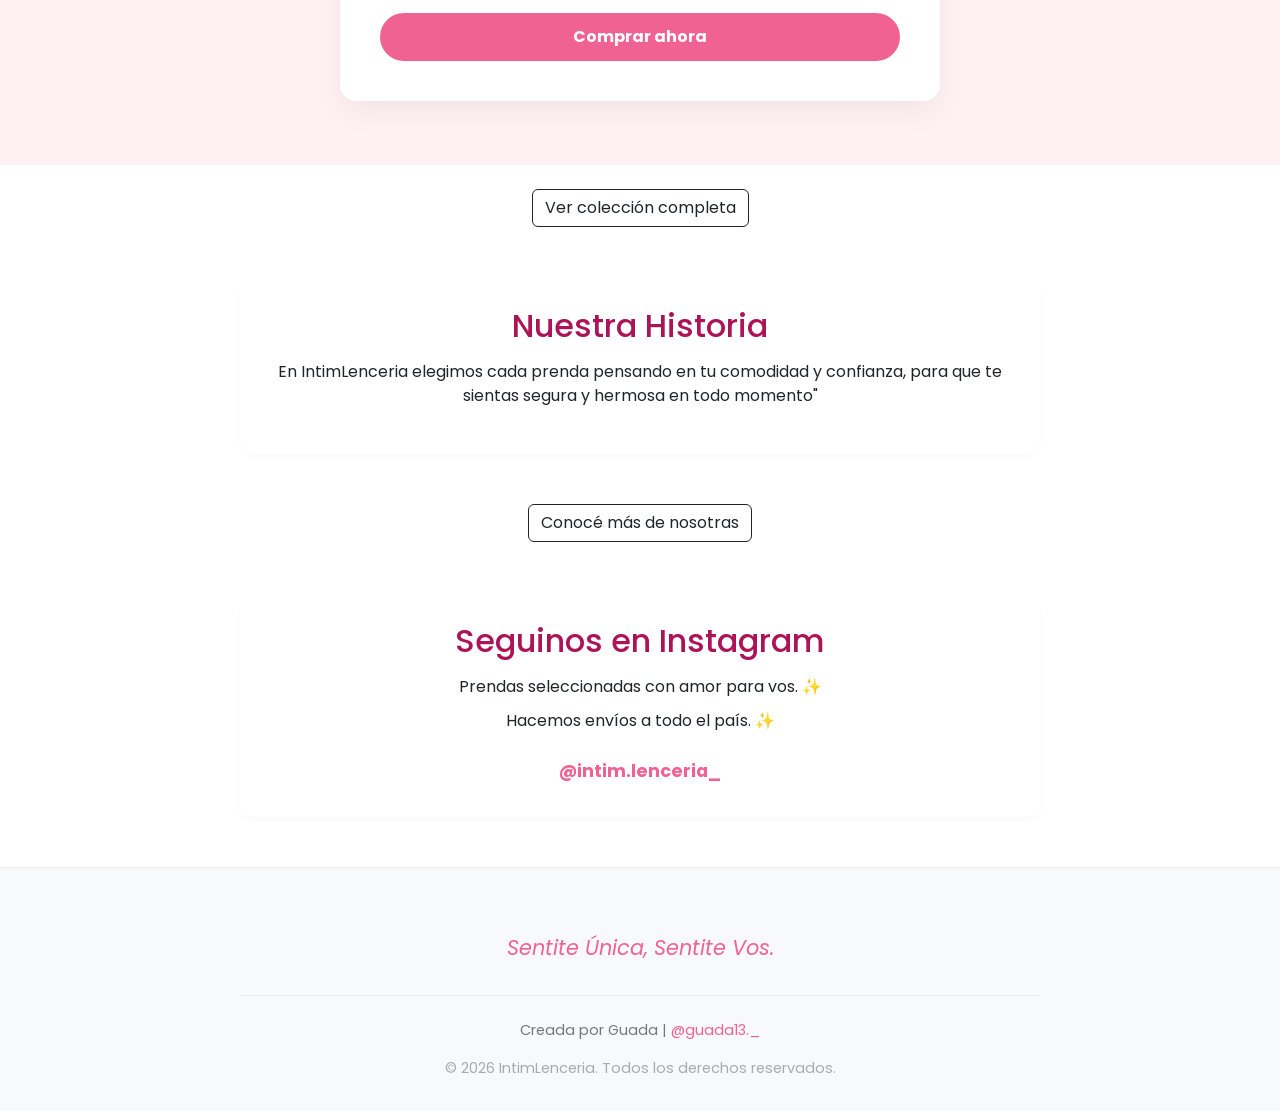
==== commit d4103c2c: "lo hice responsivo" ====
--- a/index.html
+++ b/index.html
@@ -5,6 +5,8 @@
     <meta charset="UTF-8">
     <meta name="viewport" content="width=device-width, initial-scale=1.0">
     <title>IntimLenceria</title>
+    <meta name="description" content="Descubrí nuestra colección de lencería. Conjuntos esenciales, culottes de algodón y prendas texturadas que combinan delicadeza
+         y practicidad.">
     <link href="https://cdn.jsdelivr.net/npm/bootstrap@5.3.8/dist/css/bootstrap.min.css" rel="stylesheet"
         integrity="sha384-sRIl4kxILFvY47J16cr9ZwB07vP4J8+LH7qKQnuqkuIAvNWLzeN8tE5YBujZqJLB" crossorigin="anonymous">
     <link rel="preconnect" href="https://fonts.googleapis.com">
@@ -18,7 +20,7 @@
 <body>
     <header class="indexHeader">
         <div class="oscurecer-fondo">
-            
+
             <nav class="navbar navbar-expand-lg bg-white position-fixed w-100 z-3">
                 <div class="container-fluid">
                     <a class="navbar-brand fw-bold colorPrimario fs-2" href="#">IntimLenceria</a>
@@ -33,16 +35,16 @@
                                 <a class="nav-link" aria-current="page" href="#">Inicio</a>
                             </li>
                             <li class="nav-item">
-                                <a class="nav-link" href="./productos.html" target="_blank">Productos</a>
+                                <a class="nav-link" href="./pages/productos.html">Productos</a>
                             </li>
                             <li class="nav-item">
-                                <a class="nav-link" href="./contacto.html" target="_blank">Contacto</a>
+                                <a class="nav-link" href="./pages/contacto.html" >Contacto</a>
                             </li>
                             <li class="nav-item">
-                                <a class="nav-link" href="./nosotras.html" target="_blank">Nosotras</a>
+                                <a class="nav-link" href="./pages/nosotras.html" >Nosotras</a>
                             </li>
                             <li class="nav-item">
-                                <a class="nav-link" href="./preguntas.html" target="_blank">Preguntas Frecuentes</a>
+                                <a class="nav-link" href="./pages/preguntas.html">Preguntas Frecuentes</a>
                             </li>
                         </ul>
                     </div>
@@ -51,7 +53,8 @@
             <section class="indexHeaderContenedor p-3">
                 <img src="./img/logoIntim.jpg" alt="logotipo IntimLenceria" class="logo">
                 <h2 class="text-white fw-bold text-center fs-1">Bievenidos a Intim IntimLenceria</h2>
-                <h1 class="text-white text-center fs-6">Lencería pensada para vos, para que te sientas única y cómoda en tu
+                <h1 class="text-white text-center fs-6">Lencería pensada para vos, para que te sientas única y cómoda en
+                    tu
                     propia piel.
                 </h1>
             </section>
@@ -59,18 +62,20 @@
     </header>
 
     <main>
+        <section class="coleccion-bg">
         <h3 class="section-title m-2 fw-bold" id="Productos">Nuestra Coleccion</h3>
+        
         <div id="carouselExample" class="carousel slide">
             <div class="carousel-inner">
                 <div class="carousel-item active">
                     <img src="./img/PijamaRojo.jpg" class="d-block w-100 " alt="pijama rojo">
                     <h4 class="fw-bold text-center p-2 ">Pijama Rojo Corazón</h4>
                     <p class="text-center p-2">Pijama de microfibra premium, frescura y suavidad.
-                        <span>$30.000</span>
+
                     </p>
                     <button class="botonCompra">Comprar ahora</button>
                 </div>
-                <div class="carousel-item">
+                <div class="carousel-item ">
                     <img src="./img/conjuntoNegro.jpg" class="d-block w-100" alt="conjunto negro">
                     <h4 class="fw-bold text-center p-2">Conjunto Kenia Negro</h4>
                     <p class="text-center p-2">Encaje sofisticado de 2 piezas para una noche especial.</p>
@@ -83,6 +88,7 @@
                     <button class="botonCompra mb-2">Comprar ahora</button>
                 </div>
             </div>
+            
             <button class="carousel-control-prev" type="button" data-bs-target="#carouselExample" data-bs-slide="prev">
                 <span class="carousel-control-prev-icon" aria-hidden="true"></span>
                 <span class="visually-hidden">Previous</span>
@@ -92,11 +98,13 @@
                 <span class="visually-hidden">Next</span>
             </button>
         </div>
+        </section>
         <div class="text-center my-4">
-    <a href="productos.html" target="_blank">
-        <button class="btn btn-outline-dark">Ver colección completa</button>
-    </a>
-</div>
+            <a href="./pages/productos.html">
+                <button class="btn btn-outline-dark">Ver colección completa</button>
+            </a>
+        </div>
+        
     </main>
     <section class="text-section" id="Contacto">
         <h2>Nuestra Historia</h2>
@@ -104,12 +112,11 @@
             hermosa en todo momento"
         </p>
     </section>
-    </section>
-<div class="text-center my-4">
-    <a href="nosotras.html">
-        <button class="btn btn-outline-dark">Conocé más de nosotras</button>
-    </a>
-</div>
+    <div class="text-center my-4">
+        <a href="./pages/nosotras.html">
+            <button class="btn btn-outline-dark">Conocé más de nosotras</button>
+        </a>
+    </div>
     <section class="instagram-section" id="instagram">
         <h2>Seguinos en Instagram</h2>
         <p>Prendas seleccionadas con amor para vos. ✨</p>
@@ -138,6 +145,7 @@
     <script src="https://cdn.jsdelivr.net/npm/bootstrap@5.3.8/dist/js/bootstrap.bundle.min.js"
         integrity="sha384-FKyoEForCGlyvwx9Hj09JcYn3nv7wiPVlz7YYwJrWVcXK/BmnVDxM+D2scQbITxI"
         crossorigin="anonymous"></script>
+        
 </body>
 
 </html>
--- a/css/styles.css
+++ b/css/styles.css
@@ -53,6 +53,12 @@
   border-color: currentcolor;
 }
 
+.footer-container {
+  max-width: 800px;
+  margin-left: auto;
+  margin-right: auto;
+}
+
 .main-footer {
   background-color: rgb(248, 249, 250);
   color: rgb(51, 51, 51);
@@ -60,11 +66,6 @@
   margin-top: 50px;
   padding: 4rem 1rem 16px;
   border-top: 1px solid rgb(238, 238, 238);
-}
-
-.footer-container {
-  max-width: 800px;
-  margin: 0px auto;
 }
 
 .footer-phrase {
@@ -80,7 +81,9 @@
   border-radius: 12px;
   padding: 2rem;
   max-width: 500px;
-  margin: 0 auto 3rem;
+  margin-left: auto;
+  margin-right: auto;
+  margin-bottom: 3rem;
   /* Centra y da margen abajo */
   box-shadow: 0 4px 6px rgba(0, 0, 0, 0.02);
 }
@@ -103,9 +106,9 @@
 
 .instagram-link:hover {
   border-bottom: 2px solid #f06292;
-  /* Línea rosa inferior elegante al pasar el mouse */
+  /* Línea rosa inferior al pasar el mouse */
   color: #d81b60;
-  /* Rosa más oscuro al pasar el ratón */
+  /* Rosa más oscuro al pasar el mouse */
 }
 
 .footer-credits {
@@ -124,6 +127,11 @@
   color: #aaa;
 }
 
+.carousel-control-prev-icon,
+.carousel-control-next-icon {
+  filter: invert(53%) sepia(81%) saturate(1637%) hue-rotate(313deg) brightness(97%) contrast(94%);
+}
+
 .section-title {
   text-align: center;
   font-size: 1.5rem;
@@ -133,9 +141,6 @@
 
 .animacionImagenes:hover {
   transform: translateY(-8px) scale(1.02);
-}
-.animacionImagenes {
-  object-fit: cover;
 }
 
 * {
@@ -202,4 +207,30 @@
   margin-bottom: 15px;
 }
 
+@media (min-width: 500px) {
+  #carouselExample {
+    max-width: 480px;
+    margin: 0 auto;
+  }
+  .carousel-inner img {
+    height: 500px;
+    object-fit: contain;
+    background-color: #fafafa;
+  }
+}
+@media (min-width: 800px) {
+  .coleccion-bg {
+    background: #fff0f3;
+    padding: 4rem 0;
+  }
+  #carouselExample {
+    max-width: 600px;
+    background: #fff;
+    border-radius: 16px;
+    box-shadow: 0 10px 30px rgba(0, 0, 0, 0.05);
+    padding: 2.5rem;
+    margin: 0 auto;
+  }
+}
+
 /*# sourceMappingURL=styles.css.map */
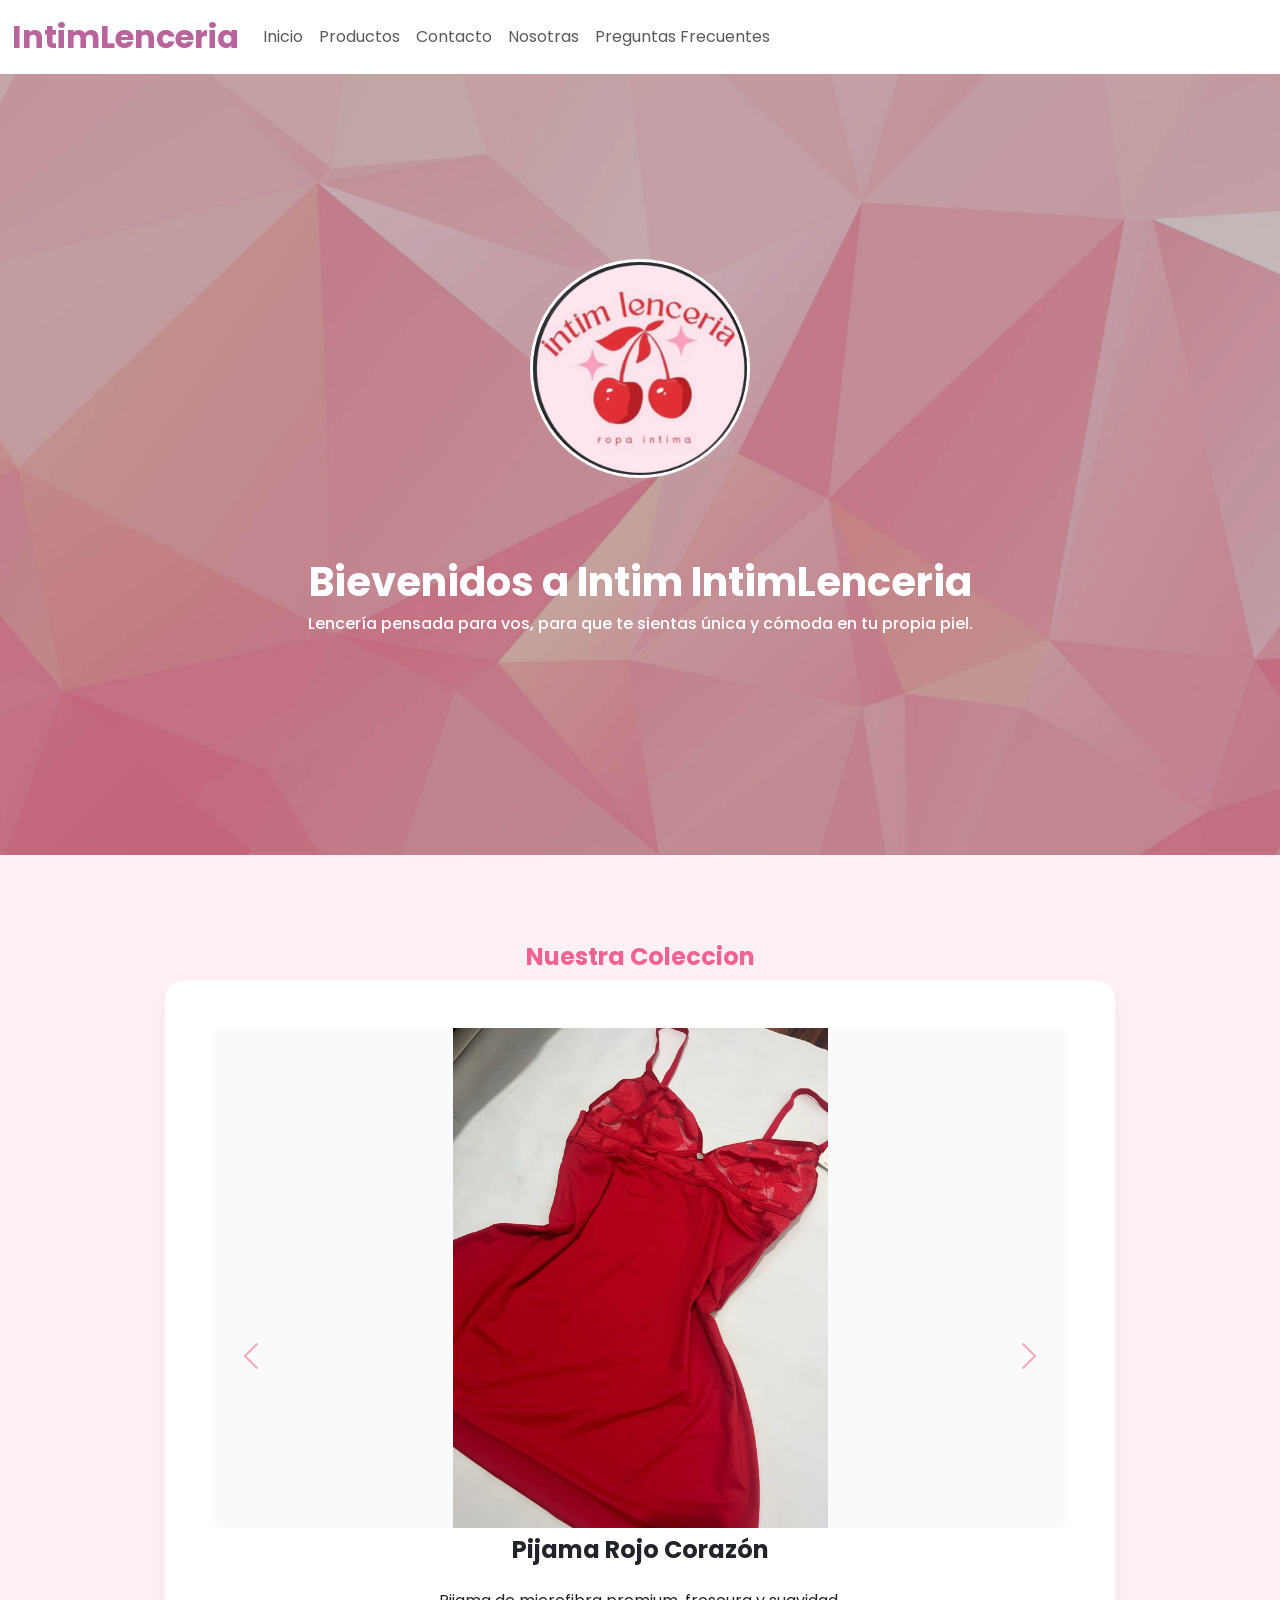
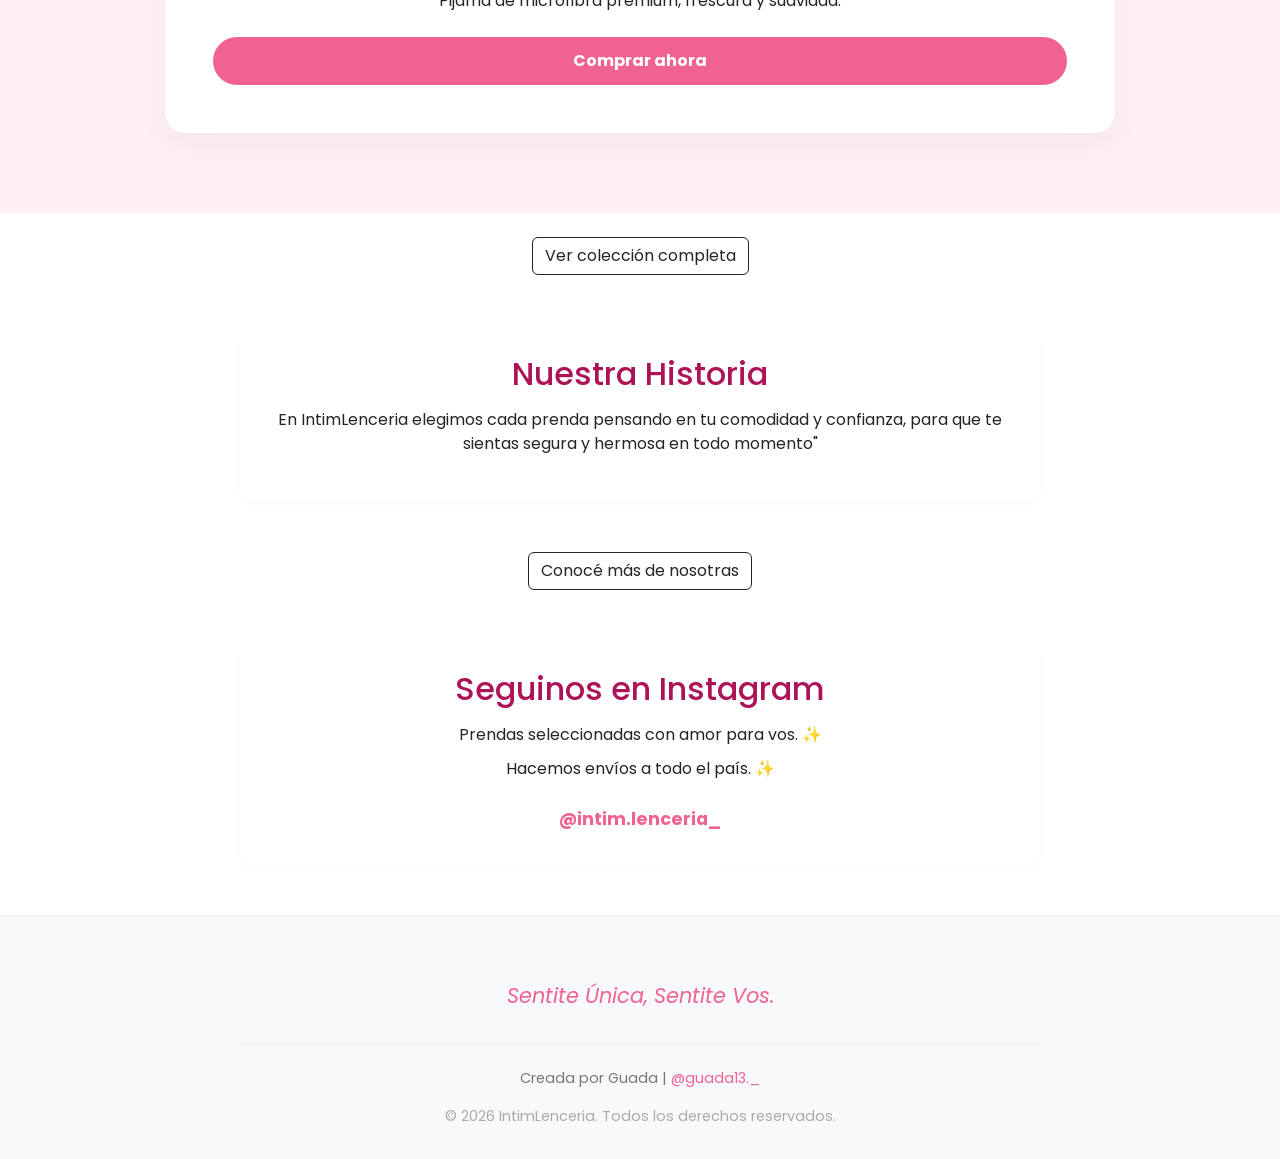
==== commit 3e476c30: "ultimos cambios para hacer responsivo" ====
--- a/index.html
+++ b/index.html
@@ -38,10 +38,10 @@
                                 <a class="nav-link" href="./pages/productos.html">Productos</a>
                             </li>
                             <li class="nav-item">
-                                <a class="nav-link" href="./pages/contacto.html" >Contacto</a>
+                                <a class="nav-link" href="./pages/contacto.html">Contacto</a>
                             </li>
                             <li class="nav-item">
-                                <a class="nav-link" href="./pages/nosotras.html" >Nosotras</a>
+                                <a class="nav-link" href="./pages/nosotras.html">Nosotras</a>
                             </li>
                             <li class="nav-item">
                                 <a class="nav-link" href="./pages/preguntas.html">Preguntas Frecuentes</a>
@@ -63,48 +63,50 @@
 
     <main>
         <section class="coleccion-bg">
-        <h3 class="section-title m-2 fw-bold" id="Productos">Nuestra Coleccion</h3>
-        
-        <div id="carouselExample" class="carousel slide">
-            <div class="carousel-inner">
-                <div class="carousel-item active">
-                    <img src="./img/PijamaRojo.jpg" class="d-block w-100 " alt="pijama rojo">
-                    <h4 class="fw-bold text-center p-2 ">Pijama Rojo Corazón</h4>
-                    <p class="text-center p-2">Pijama de microfibra premium, frescura y suavidad.
+            <h3 class="section-title m-2 fw-bold" id="Productos">Nuestra Coleccion</h3>
 
-                    </p>
-                    <button class="botonCompra">Comprar ahora</button>
+            <div id="carouselExample" class="carousel slide">
+                <div class="carousel-inner">
+                    <div class="carousel-item active">
+                        <img src="./img/PijamaRojo.jpg" class="d-block w-100 " alt="pijama rojo">
+                        <h4 class="fw-bold text-center p-2 ">Pijama Rojo Corazón</h4>
+                        <p class="text-center p-2">Pijama de microfibra premium, frescura y suavidad.
+
+                        </p>
+                        <button class="botonCompra">Comprar ahora</button>
+                    </div>
+                    <div class="carousel-item ">
+                        <img src="./img/conjuntoNegro.jpg" class="d-block w-100" alt="conjunto negro">
+                        <h4 class="fw-bold text-center p-2">Conjunto Kenia Negro</h4>
+                        <p class="text-center p-2">Encaje sofisticado de 2 piezas para una noche especial.</p>
+                        <button class="botonCompra">Comprar ahora</button>
+                    </div>
+                    <div class="carousel-item">
+                        <img src="./img/ConjuntoRojo.jpg" class="d-block w-100" alt="conjunto rojo">
+                        <h4 class="fw-bold text-center p-2">Conjunto Rojo Corazón</h4>
+                        <p class="text-center p-2">Diseño armado que realza tu figura con elegancia.</p>
+                        <button class="botonCompra mb-2">Comprar ahora</button>
+                    </div>
                 </div>
-                <div class="carousel-item ">
-                    <img src="./img/conjuntoNegro.jpg" class="d-block w-100" alt="conjunto negro">
-                    <h4 class="fw-bold text-center p-2">Conjunto Kenia Negro</h4>
-                    <p class="text-center p-2">Encaje sofisticado de 2 piezas para una noche especial.</p>
-                    <button class="botonCompra">Comprar ahora</button>
-                </div>
-                <div class="carousel-item">
-                    <img src="./img/ConjuntoRojo.jpg" class="d-block w-100" alt="conjunto rojo">
-                    <h4 class="fw-bold text-center p-2">Conjunto Rojo Corazón</h4>
-                    <p class="text-center p-2">Diseño armado que realza tu figura con elegancia.</p>
-                    <button class="botonCompra mb-2">Comprar ahora</button>
-                </div>
+
+                <button class="carousel-control-prev" type="button" data-bs-target="#carouselExample"
+                    data-bs-slide="prev">
+                    <span class="carousel-control-prev-icon" aria-hidden="true"></span>
+                    <span class="visually-hidden">Previous</span>
+                </button>
+                <button class="carousel-control-next" type="button" data-bs-target="#carouselExample"
+                    data-bs-slide="next">
+                    <span class="carousel-control-next-icon" aria-hidden="true"></span>
+                    <span class="visually-hidden">Next</span>
+                </button>
             </div>
-            
-            <button class="carousel-control-prev" type="button" data-bs-target="#carouselExample" data-bs-slide="prev">
-                <span class="carousel-control-prev-icon" aria-hidden="true"></span>
-                <span class="visually-hidden">Previous</span>
-            </button>
-            <button class="carousel-control-next" type="button" data-bs-target="#carouselExample" data-bs-slide="next">
-                <span class="carousel-control-next-icon" aria-hidden="true"></span>
-                <span class="visually-hidden">Next</span>
-            </button>
-        </div>
         </section>
         <div class="text-center my-4">
             <a href="./pages/productos.html">
                 <button class="btn btn-outline-dark">Ver colección completa</button>
             </a>
         </div>
-        
+
     </main>
     <section class="text-section" id="Contacto">
         <h2>Nuestra Historia</h2>
@@ -145,7 +147,7 @@
     <script src="https://cdn.jsdelivr.net/npm/bootstrap@5.3.8/dist/js/bootstrap.bundle.min.js"
         integrity="sha384-FKyoEForCGlyvwx9Hj09JcYn3nv7wiPVlz7YYwJrWVcXK/BmnVDxM+D2scQbITxI"
         crossorigin="anonymous"></script>
-        
+
 </body>
 
 </html>
--- a/css/styles.css
+++ b/css/styles.css
@@ -221,16 +221,29 @@
 @media (min-width: 800px) {
   .coleccion-bg {
     background: #fff0f3;
-    padding: 4rem 0;
+    padding: 5rem 0;
   }
   #carouselExample {
-    max-width: 600px;
+    max-width: 950px;
     background: #fff;
-    border-radius: 16px;
+    border-radius: 20px;
     box-shadow: 0 10px 30px rgba(0, 0, 0, 0.05);
-    padding: 2.5rem;
+    padding: 3rem;
     margin: 0 auto;
   }
+  #carouselExample img {
+    height: 500px;
+    object-fit: contain;
+    border-radius: 12px;
+  }
+  #carouselExample .carousel-control-prev {
+    left: 15px;
+    right: auto;
+  }
+  #carouselExample .carousel-control-next {
+    right: 15px;
+    left: auto;
+  }
 }
 
 /*# sourceMappingURL=styles.css.map */
